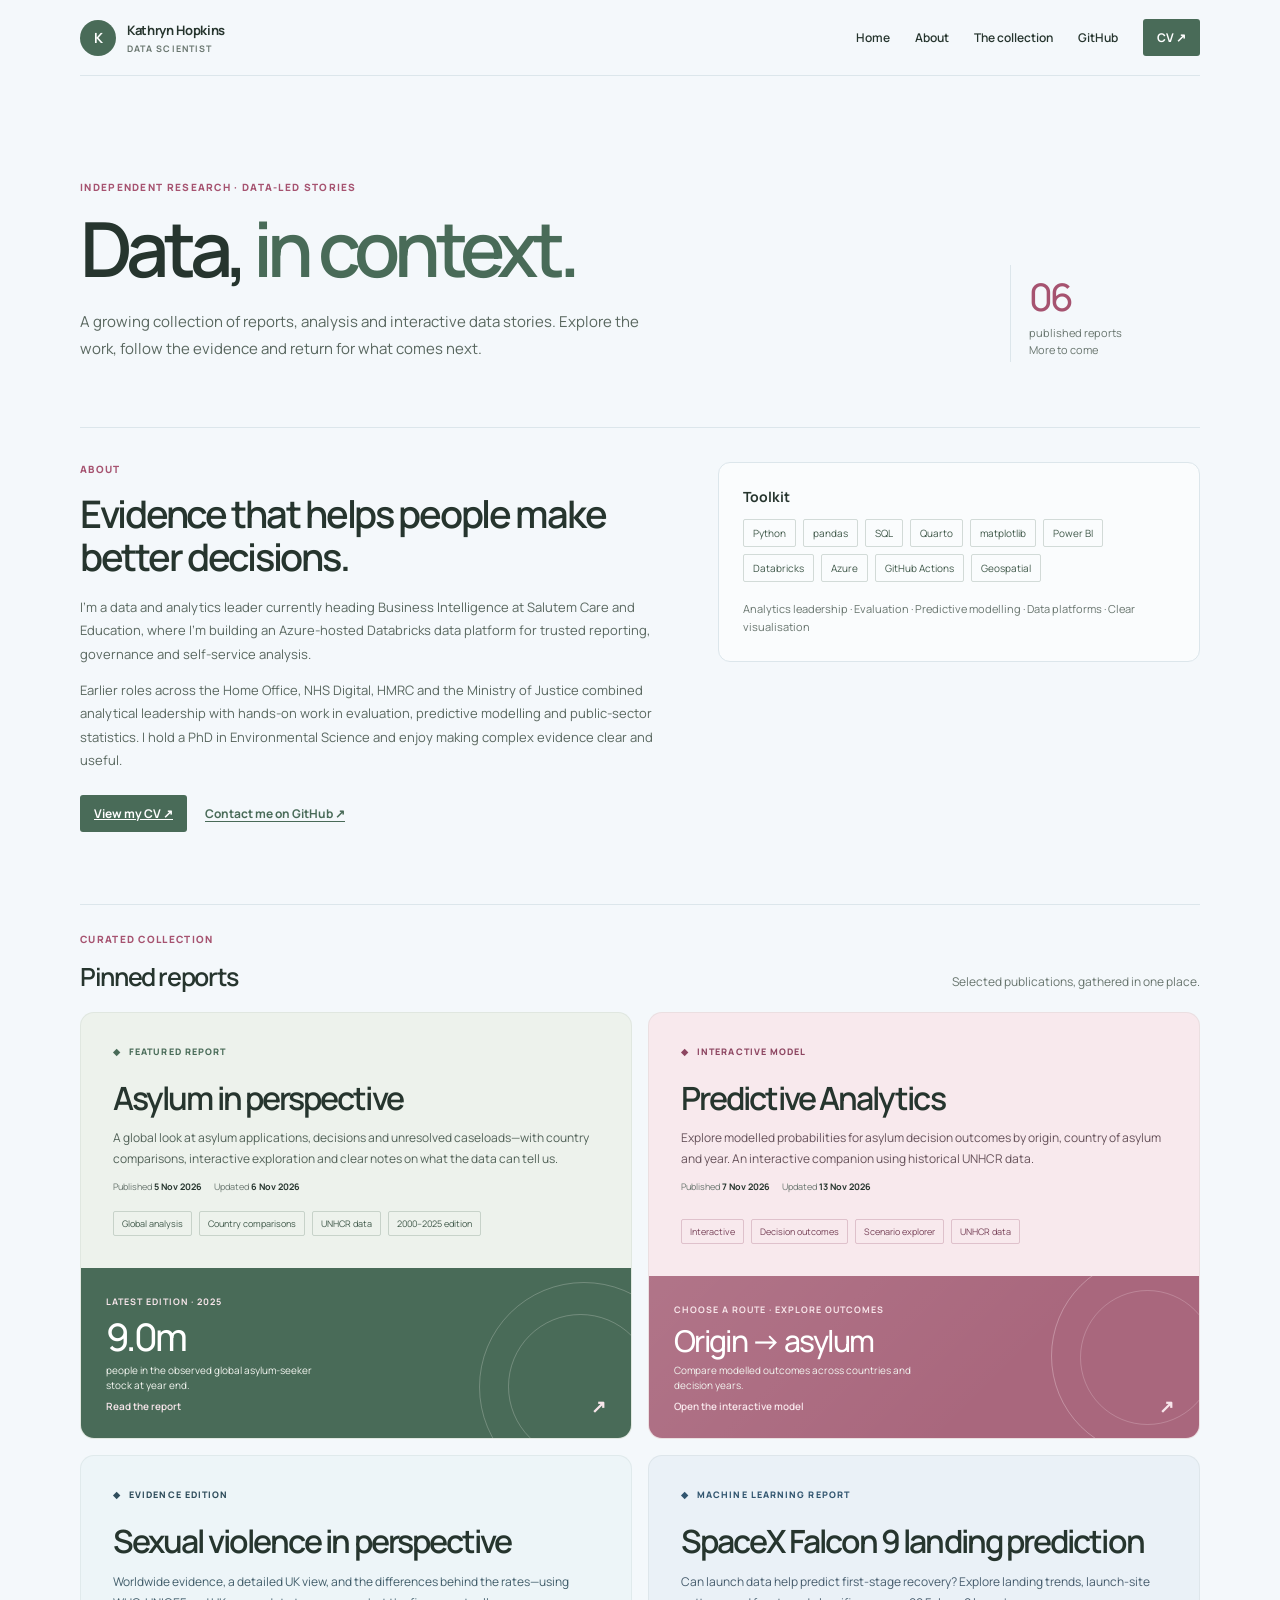
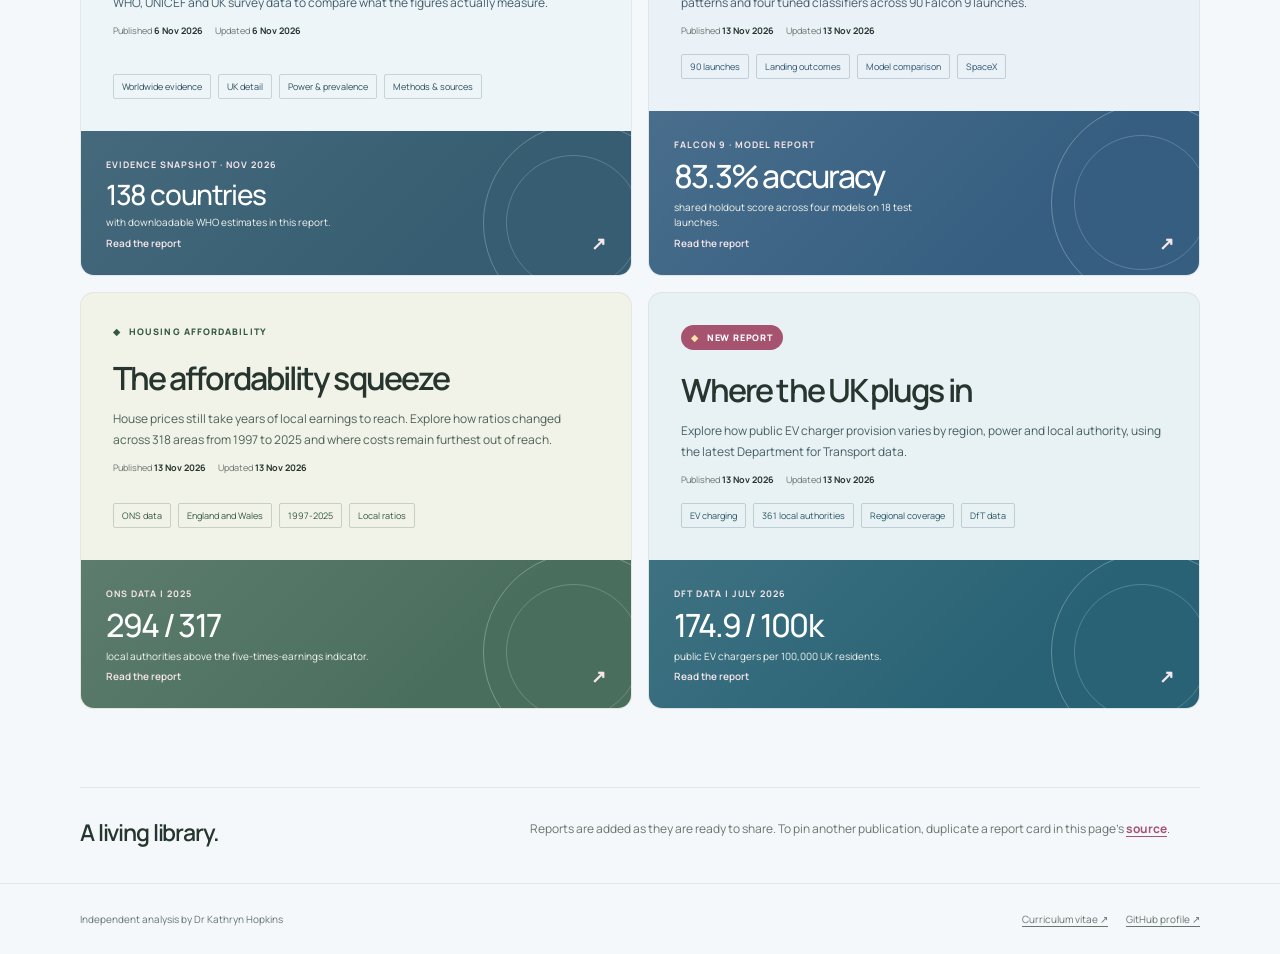
==== index.html @ 88c9c66b "Add About section and public CV page Introduce an About block with a short bio, toolkit tags and Git" ====
<!doctype html>
<html lang="en-GB">
<head>
  <meta charset="utf-8">
  <meta name="viewport" content="width=device-width, initial-scale=1">
  <meta name="theme-color" content="#f4f8fb">
  <meta name="description" content="Data science, independent research and data-led stories by Kathryn Hopkins.">
  <link rel="canonical" href="https://aloysius109.github.io/">
  <meta property="og:type" content="website">
  <meta property="og:site_name" content="Kathryn Hopkins — Data, in context">
  <meta property="og:title" content="Kathryn Hopkins — Data Scientist">
  <meta property="og:description" content="Data science, independent research and data-led stories by Kathryn Hopkins.">
  <meta property="og:url" content="https://aloysius109.github.io/">
  <meta property="og:image" content="https://aloysius109.github.io/assets/og/portfolio.png">
  <meta property="og:image:alt" content="Kathryn Hopkins — Data, in context. Data science, independent research and data-led stories.">
  <meta property="og:image:width" content="1200">
  <meta property="og:image:height" content="630">
  <meta name="twitter:card" content="summary_large_image">
  <meta name="twitter:title" content="Kathryn Hopkins — Data Scientist">
  <meta name="twitter:description" content="Data science, independent research and data-led stories by Kathryn Hopkins.">
  <meta name="twitter:image" content="https://aloysius109.github.io/assets/og/portfolio.png">
  <meta name="twitter:image:alt" content="Kathryn Hopkins — Data, in context. Data science, independent research and data-led stories.">
  <link rel="icon" type="image/svg+xml" href="https://aloysius109.github.io/favicon.svg">
  <link rel="icon" href="https://aloysius109.github.io/favicon.ico" sizes="any">
  <link rel="apple-touch-icon" href="https://aloysius109.github.io/apple-touch-icon.png">
  <title>Kathryn Hopkins — Data Scientist</title>
  <link rel="preconnect" href="https://fonts.googleapis.com">
  <link rel="preconnect" href="https://fonts.gstatic.com" crossorigin>
  <link href="https://fonts.googleapis.com/css2?family=Manrope:wght@400;500;600;700;800&display=swap" rel="stylesheet">
  <style>
    :root {
      color-scheme: light;
      --paper: #f4f8fb;
      --surface: #ffffff;
      --ink: #26352e;
      --muted: #68756e;
      --green: #496b58;
      --deep-green: #365644;
      --pink: #a65370;
      --pale-pink: #f8e9ed;
      --pale-green: #edf2ec;
      --line: #dce6eb;
      --sans: "Manrope", "Avenir Next", Avenir, "Segoe UI", sans-serif;
    }

    *, *::before, *::after { box-sizing: border-box; }
    html { scroll-behavior: smooth; }
    body { margin: 0; background: var(--paper); color: var(--ink); font-family: var(--sans); -webkit-font-smoothing: antialiased; }
    a { color: inherit; }
    a:focus-visible { outline: 3px solid var(--pink); outline-offset: 4px; }
    .shell { width: min(1120px, calc(100% - 48px)); margin-inline: auto; }

    .site-header { min-height: 76px; display: flex; align-items: center; justify-content: space-between; gap: 24px; border-bottom: 1px solid var(--line); }
    .identity { display: inline-flex; align-items: center; gap: 11px; text-decoration: none; }
    .monogram { display: grid; place-items: center; width: 36px; height: 36px; border-radius: 50%; background: var(--green); color: white; font-size: 14px; font-weight: 700; }
    .identity-name { font-size: 13px; font-weight: 700; letter-spacing: -.025em; }
    .identity-name small { display: block; margin-top: 3px; color: var(--muted); font-size: 9px; font-weight: 700; letter-spacing: .12em; text-transform: uppercase; }
    .header-nav { display: flex; align-items: center; gap: 25px; font-size: 12px; font-weight: 600; }
    .header-nav a { text-decoration: none; }
    .header-nav a:not(.nav-button):hover { color: var(--pink); }
    .nav-button { padding: 10px 14px; border-radius: 3px; background: var(--green); color: white; font-weight: 700; transition: background .2s ease; }
    .nav-button:hover { background: var(--deep-green); }

    .hero { display: grid; grid-template-columns: minmax(0, 1fr) 190px; align-items: end; gap: 50px; padding-block: clamp(68px, 9vw, 104px) 65px; }
    .eyebrow, .section-kicker { margin: 0 0 16px; color: var(--pink); font-size: 10px; font-weight: 800; letter-spacing: .13em; text-transform: uppercase; }
    h1, h2, h3, p { margin-top: 0; }
    h1 { max-width: 760px; margin-bottom: 20px; font-size: clamp(48px, 7vw, 76px); font-weight: 600; line-height: 1.02; letter-spacing: -.075em; }
    h1 em { color: var(--green); font-style: normal; }
    .hero-copy { max-width: 590px; margin: 0; color: #59675f; font-size: 15px; line-height: 1.8; }
    .collection-count { padding: 12px 0 3px 18px; border-left: 1px solid var(--line); }
    .count-number { display: block; color: var(--pink); font-size: 38px; font-weight: 500; line-height: 1; letter-spacing: -.07em; }
    .count-caption { display: block; margin-top: 9px; color: var(--muted); font-size: 11px; line-height: 1.55; }

    .library { padding-block: 27px 78px; border-top: 1px solid var(--line); }
    .library-heading { display: flex; align-items: end; justify-content: space-between; gap: 24px; margin-bottom: 20px; }
    .library-heading h2 { margin: 0; font-size: 25px; font-weight: 600; line-height: 1.2; letter-spacing: -.055em; }
    .library-heading > p { max-width: 330px; margin: 0; color: var(--muted); font-size: 12px; line-height: 1.6; }
    .report-grid { display: grid; grid-template-columns: repeat(2, minmax(0, 1fr)); gap: 16px; }
    .report-card { display: flex; min-height: 330px; flex-direction: column; overflow: hidden; border: 1px solid rgba(54, 86, 68, .07); border-radius: 14px; background: var(--pale-green); color: var(--ink); text-decoration: none; transition: transform .2s ease, box-shadow .2s ease; }
    .report-card:hover { transform: translateY(-2px); box-shadow: 0 12px 24px rgba(41, 58, 50, .09); }
    .report-main { display: flex; flex: 1; flex-direction: column; align-items: flex-start; padding: clamp(24px, 3vw, 32px); }
    .featured-label { display: inline-flex; align-items: center; gap: 8px; margin-bottom: 22px; color: var(--green); font-size: 9px; font-weight: 800; letter-spacing: .12em; text-transform: uppercase; }
    .report-title { margin: 0 0 11px; font-size: clamp(25px, 3vw, 32px); font-weight: 600; line-height: 1.15; letter-spacing: -.06em; }
    .report-description { max-width: 540px; margin-bottom: 21px; color: #526258; font-size: 12px; line-height: 1.75; }
    .report-dates { display: flex; flex-wrap: wrap; gap: 4px 12px; margin: -10px 0 17px; color: var(--muted); font-size: 9px; line-height: 1.5; }
    .report-dates time { color: var(--ink); font-weight: 700; }
    .tags { display: flex; flex-wrap: wrap; gap: 7px; margin-top: auto; }
    .tag { padding: 5px 8px; border: 1px solid rgba(54, 86, 68, .2); border-radius: 2px; color: #40594a; font-size: 9px; }
    .report-art { position: relative; display: flex; flex-direction: column; justify-content: space-between; min-height: 140px; overflow: hidden; padding: 20px 25px; background: var(--green); isolation: isolate; color: white; }
    .report-art::before, .report-art::after { position: absolute; z-index: -1; content: ""; border: 1px solid rgba(255, 248, 246, .23); border-radius: 50%; }
    .report-art::before { width: 210px; height: 210px; top: 14px; right: -58px; }
    .report-art::after { width: 145px; height: 145px; top: 46px; right: -22px; }
    .art-label { color: #f8e6eb; font-size: 9px; font-weight: 700; letter-spacing: .11em; text-transform: uppercase; }
    .art-number { margin: 7px 0 0; font-size: 38px; font-weight: 500; line-height: 1.05; letter-spacing: -.07em; }
    .art-caption { max-width: 230px; margin: 6px 0 0; color: #f3f5f0; font-size: 10px; line-height: 1.55; }
    .art-footer { display: flex; align-items: center; justify-content: space-between; gap: 12px; color: #f8e6eb; font-size: 10px; font-weight: 600; }
    .card-arrow { display: inline-block; font-size: 18px; transition: transform .2s ease; }
    .report-card:hover .card-arrow { transform: translate(3px, -3px); }

    .predictive { background: var(--pale-pink); }
    .predictive .report-art { background-color: #a9677d; background-image: linear-gradient(135deg, rgba(255, 255, 255, .09), transparent 65%); }
    .predictive .report-art::before { border-color: rgba(255, 241, 245, .3); width: 200px; height: 200px; top: -20px; right: -52px; }
    .predictive .report-art::after { border-color: rgba(255, 241, 245, .22); width: 135px; height: 135px; top: 14px; right: -16px; }
    .predictive .featured-label { color: #8d4661; }
    .predictive .report-description { color: #66525a; }
    .predictive .tag { border-color: rgba(141, 70, 97, .24); color: #774258; }
    .predictive .art-number { font-size: 30px; letter-spacing: -.055em; }
    .predictive .art-caption { max-width: 260px; }

    .sexual-violence { background: #edf5f8; }
    .sexual-violence .report-art { background: #365d71; background-image: linear-gradient(135deg, rgba(255,255,255,.08), transparent 70%); }
    .sexual-violence .report-art::before { border-color: rgba(231, 240, 245, .28); width: 200px; height: 200px; top: -8px; right: -52px; }
    .sexual-violence .report-art::after { border-color: rgba(231, 240, 245, .22); width: 135px; height: 135px; top: 24px; right: -10px; }
    .sexual-violence .featured-label { color: #2f4d5c; }
    .sexual-violence .report-description { color: #415d6a; }
    .sexual-violence .tag { border-color: rgba(47, 77, 92, .20); color: #2f4d5c; }
    .sexual-violence .art-number { font-size: 28px; letter-spacing: -.05em; }
    .sexual-violence .art-caption { max-width: 270px; }

    .spacex { background: #eaf1f7; }
    .spacex .report-art { background: #355e80; background-image: linear-gradient(135deg, rgba(255,255,255,.1), transparent 70%); }
    .spacex .report-art::before { border-color: rgba(235, 244, 250, .3); width: 200px; height: 200px; top: -8px; right: -52px; }
    .spacex .report-art::after { border-color: rgba(235, 244, 250, .22); width: 135px; height: 135px; top: 24px; right: -10px; }
    .spacex .featured-label { color: #31556f; }
    .spacex .report-description { color: #465c6d; }
    .spacex .tag { border-color: rgba(49, 85, 111, .22); color: #31556f; }
    .spacex .art-number { font-size: 32px; letter-spacing: -.055em; }
    .spacex .art-caption { max-width: 270px; }
    .affordability { background: #f1f2e8; }
    .affordability .report-art { background: #4a6e5d; background-image: linear-gradient(135deg, rgba(255,255,255,.1), transparent 70%); }
    .affordability .report-art::before { border-color: rgba(235, 244, 235, .3); width: 200px; height: 200px; top: -8px; right: -52px; }
    .affordability .report-art::after { border-color: rgba(235, 244, 235, .22); width: 135px; height: 135px; top: 24px; right: -10px; }
    .affordability .featured-label { color: #345844; }
    .affordability .report-description { color: #4c6155; }
    .affordability .tag { border-color: rgba(52, 88, 68, .22); color: #345844; }
    .affordability .art-number { font-size: 32px; letter-spacing: -.055em; }
    .affordability .art-caption { max-width: 270px; }
    .ev-chargers { background: #e8f1f3; }
    .ev-chargers .report-art { background: #286274; background-image: linear-gradient(135deg, rgba(255,255,255,.1), transparent 70%); }
    .ev-chargers .report-art::before { border-color: rgba(235, 246, 248, .3); width: 200px; height: 200px; top: -8px; right: -52px; }
    .ev-chargers .report-art::after { border-color: rgba(235, 246, 248, .22); width: 135px; height: 135px; top: 24px; right: -10px; }
    .ev-chargers .featured-label { color: #285766; }
    .ev-chargers .report-description { color: #455e63; }
    .ev-chargers .tag { border-color: rgba(40, 87, 102, .22); color: #285766; }
    .ev-chargers .art-number { font-size: 32px; letter-spacing: -.055em; }
    .ev-chargers .art-caption { max-width: 270px; }
    .featured-label.is-new { padding: 6px 10px; border-radius: 999px; background: var(--pink); color: #fff; letter-spacing: .09em; }
    .featured-label.is-new [aria-hidden="true"] { color: #ffe3a4; }
    .more { display: grid; grid-template-columns: .75fr 1.25fr; gap: 48px; align-items: start; padding-block: 30px 36px; border-top: 1px solid var(--line); }
    .more h2 { margin: 0; font-size: 23px; font-weight: 600; line-height: 1.25; letter-spacing: -.05em; }
    .more p { margin: 0; color: var(--muted); font-size: 12px; line-height: 1.8; }
    .more a { color: var(--pink); font-weight: 700; text-underline-offset: 3px; }
    .about { padding-block: 34px 72px; border-top: 1px solid var(--line); }
    .about-grid { display: grid; grid-template-columns: minmax(0, 1.1fr) minmax(280px, .9fr); gap: 48px; align-items: start; }
    .about h2 { max-width: 560px; margin-bottom: 17px; font-size: clamp(27px, 4vw, 38px); font-weight: 600; line-height: 1.15; letter-spacing: -.06em; }
    .about-copy { max-width: 650px; margin-bottom: 13px; color: #59675f; font-size: 13px; line-height: 1.8; }
    .about-contact { display: flex; flex-wrap: wrap; align-items: center; gap: 18px; margin-top: 22px; font-size: 12px; font-weight: 700; }
    .about-contact a:not(.nav-button) { color: var(--green); text-underline-offset: 3px; }
    .about-side { padding: 24px; border: 1px solid var(--line); border-radius: 12px; background: rgba(255, 255, 255, .62); }
    .about-side h3 { margin-bottom: 13px; font-size: 14px; font-weight: 700; }
    .about-side .tags { margin: 0; }
    .about-side .tag { padding: 6px 9px; font-size: 10px; }
    .about-note { margin: 18px 0 0; color: var(--muted); font-size: 11px; line-height: 1.7; }
    footer { border-top: 1px solid var(--line); }
    .footer-inner { min-height: 70px; display: flex; align-items: center; justify-content: space-between; gap: 20px; color: var(--muted); font-size: 10px; }
    .footer-inner p { margin: 0; }
    .footer-inner a { text-underline-offset: 3px; }
    .footer-links { display: flex; flex-wrap: wrap; gap: 18px; }

    @media (max-width: 760px) {
      .shell { width: min(100% - 36px, 560px); }
      .site-header { min-height: 68px; }
      .header-nav { gap: 13px; }
      .header-nav a:not(.nav-button):not(.nav-home) { display: none; }
      .hero { grid-template-columns: 1fr; gap: 25px; padding-block: 62px 47px; }
      .collection-count { width: fit-content; padding-left: 14px; }
      .count-number { font-size: 32px; }
      .library-heading { display: block; }
      .library-heading > p { margin-top: 9px; }
      .report-grid { grid-template-columns: 1fr; }
      .report-card { min-height: 300px; }
      .report-art { min-height: 150px; }
      .about-grid { grid-template-columns: 1fr; gap: 26px; }
      .more { grid-template-columns: 1fr; gap: 14px; }
      .footer-inner { align-items: flex-start; flex-direction: column; justify-content: center; padding-block: 18px; }
    }
    @media (max-width: 420px) {
      .identity-name { font-size: 12px; }
      h1 { font-size: 46px; }
      .report-main, .report-art { padding: 22px 19px; }
    }
    @media (prefers-reduced-motion: reduce) {
      *, *::before, *::after { scroll-behavior: auto !important; transition-duration: .01ms !important; }
    }
  </style>
</head>
<body>
  <header class="shell site-header">
    <a class="identity" href="./" aria-label="Reports and research home">
      <span class="monogram" aria-hidden="true">K</span>
      <span class="identity-name">Kathryn Hopkins<small>Data Scientist</small></span>
    </a>
    <nav class="header-nav" aria-label="Main navigation">
      <a class="nav-home" href="./" aria-current="page">Home</a>
      <a href="#about">About</a>
      <a href="#reports">The collection</a>
      <a href="https://github.com/aloysius109">GitHub</a>
      <a class="nav-button" href="cv/">CV <span aria-hidden="true">↗</span></a>
    </nav>
  </header>

  <main>
    <section class="shell hero" aria-labelledby="page-title">
      <div>
        <p class="eyebrow">Independent research · Data-led stories</p>
        <h1 id="page-title">Data, <em>in context.</em></h1>
        <p class="hero-copy">A growing collection of reports, analysis and interactive data stories. Explore the work, follow the evidence and return for what comes next.</p>
      </div>
      <div class="collection-count" aria-label="Six published reports">
        <span class="count-number">06</span>
        <span class="count-caption">published reports<br>More to come</span>
      </div>
    </section>

    <section class="shell about" id="about" aria-labelledby="about-title">
      <div class="about-grid">
        <div>
          <p class="section-kicker">About</p>
          <h2 id="about-title">Evidence that helps people make better decisions.</h2>
          <p class="about-copy">I’m a data and analytics leader currently heading Business Intelligence at Salutem Care and Education, where I’m building an Azure-hosted Databricks data platform for trusted reporting, governance and self-service analysis.</p>
          <p class="about-copy">Earlier roles across the Home Office, NHS Digital, HMRC and the Ministry of Justice combined analytical leadership with hands-on work in evaluation, predictive modelling and public-sector statistics. I hold a PhD in Environmental Science and enjoy making complex evidence clear and useful.</p>
          <div class="about-contact">
            <a class="nav-button" href="cv/">View my CV <span aria-hidden="true">↗</span></a>
            <a href="https://github.com/aloysius109">Contact me on GitHub ↗</a>
          </div>
        </div>
        <aside class="about-side" aria-label="Toolkit and areas of practice">
          <h3>Toolkit</h3>
          <div class="tags">
            <span class="tag">Python</span>
            <span class="tag">pandas</span>
            <span class="tag">SQL</span>
            <span class="tag">Quarto</span>
            <span class="tag">matplotlib</span>
            <span class="tag">Power BI</span>
            <span class="tag">Databricks</span>
            <span class="tag">Azure</span>
            <span class="tag">GitHub Actions</span>
            <span class="tag">Geospatial</span>
          </div>
          <p class="about-note">Analytics leadership · Evaluation · Predictive modelling · Data platforms · Clear visualisation</p>
        </aside>
      </div>
    </section>

    <section class="shell library" id="reports" aria-labelledby="reports-title">
      <div class="library-heading">
        <div>
          <p class="section-kicker">Curated collection</p>
          <h2 id="reports-title">Pinned reports</h2>
        </div>
        <p>Selected publications, gathered in one place.</p>
      </div>

      <div class="report-grid">
        <a class="report-card" data-published="2026-11-05" data-updated="2026-11-06" href="https://aloysius109.github.io/asylum-tracker/asylum/" aria-label="Read Asylum in perspective">
          <div class="report-main">
            <span class="featured-label" data-default-label="Featured report"><span aria-hidden="true">◆</span><span class="report-label-text">Featured report</span></span>
            <h3 class="report-title">Asylum in perspective</h3>
            <p class="report-description">A global look at asylum applications, decisions and unresolved caseloads—with country comparisons, interactive exploration and clear notes on what the data can tell us.</p>
            <p class="report-dates"><span>Published <time datetime="2026-11-05">5 Nov 2026</time></span><span>Updated <time datetime="2026-11-06">6 Nov 2026</time></span></p>
            <span class="tags" aria-label="Report topics">
              <span class="tag">Global analysis</span>
              <span class="tag">Country comparisons</span>
              <span class="tag">UNHCR data</span>
              <span class="tag">2000–2025 edition</span>
            </span>
          </div>
          <div class="report-art" aria-hidden="true">
            <div>
              <span class="art-label">Latest edition · 2025</span>
              <p class="art-number">9.0m</p>
              <p class="art-caption">people in the observed global asylum-seeker stock at year end.</p>
            </div>
            <div class="art-footer"><span>Read the report</span><span class="card-arrow">↗</span></div>
          </div>
        </a>

        <a class="report-card predictive" data-published="2026-11-07" data-updated="2026-11-13" href="https://aloysius109.github.io/predictive-analytics/" aria-label="Explore Predictive Analytics asylum outcomes">
          <div class="report-main">
            <span class="featured-label" data-default-label="Interactive model"><span aria-hidden="true">◆</span><span class="report-label-text">Interactive model</span></span>
            <h3 class="report-title">Predictive Analytics</h3>
            <p class="report-description">Explore modelled probabilities for asylum decision outcomes by origin, country of asylum and year. An interactive companion using historical UNHCR data.</p>
            <p class="report-dates"><span>Published <time datetime="2026-11-07">7 Nov 2026</time></span><span>Updated <time datetime="2026-11-13">13 Nov 2026</time></span></p>
            <span class="tags" aria-label="Report topics">
              <span class="tag">Interactive</span>
              <span class="tag">Decision outcomes</span>
              <span class="tag">Scenario explorer</span>
              <span class="tag">UNHCR data</span>
            </span>
          </div>
          <div class="report-art" aria-hidden="true">
            <div>
              <span class="art-label">Choose a route · Explore outcomes</span>
              <p class="art-number">Origin → asylum</p>
              <p class="art-caption">Compare modelled outcomes across countries and decision years.</p>
            </div>
            <div class="art-footer"><span>Open the interactive model</span><span class="card-arrow">↗</span></div>
          </div>
        </a>

        <a class="report-card sexual-violence" data-published="2026-11-06" data-updated="2026-11-06" href="https://aloysius109.github.io/sexual-violence-report/" aria-label="Read Sexual violence in perspective">
          <div class="report-main">
            <span class="featured-label" data-default-label="Evidence edition"><span aria-hidden="true">◆</span><span class="report-label-text">Evidence edition</span></span>
            <h3 class="report-title">Sexual violence in perspective</h3>
            <p class="report-description">Worldwide evidence, a detailed UK view, and the differences behind the rates—using WHO, UNICEF and UK survey data to compare what the figures actually measure.</p>
            <p class="report-dates"><span>Published <time datetime="2026-11-06">6 Nov 2026</time></span><span>Updated <time datetime="2026-11-06">6 Nov 2026</time></span></p>
            <span class="tags" aria-label="Report topics">
              <span class="tag">Worldwide evidence</span>
              <span class="tag">UK detail</span>
              <span class="tag">Power &amp; prevalence</span>
              <span class="tag">Methods &amp; sources</span>
            </span>
          </div>
          <div class="report-art" aria-hidden="true">
            <div>
              <span class="art-label">Evidence snapshot · Nov 2026</span>
              <p class="art-number">138 countries</p>
              <p class="art-caption">with downloadable WHO estimates in this report.</p>
            </div>
            <div class="art-footer"><span>Read the report</span><span class="card-arrow">↗</span></div>
          </div>
        </a>
        <a class="report-card spacex" data-published="2026-11-13" data-updated="2026-11-13" href="https://aloysius109.github.io/data-science-projects/spacex/" aria-label="Read the SpaceX Falcon 9 landing prediction report">
          <div class="report-main">
            <span class="featured-label" data-default-label="Machine learning report"><span aria-hidden="true">◆</span><span class="report-label-text">Machine learning report</span></span>
            <h3 class="report-title">SpaceX Falcon 9 landing prediction</h3>
            <p class="report-description">Can launch data help predict first-stage recovery? Explore landing trends, launch-site patterns and four tuned classifiers across 90 Falcon 9 launches.</p>
            <p class="report-dates"><span>Published <time datetime="2026-11-13">13 Nov 2026</time></span><span>Updated <time datetime="2026-11-13">13 Nov 2026</time></span></p>
            <span class="tags" aria-label="Report topics">
              <span class="tag">90 launches</span>
              <span class="tag">Landing outcomes</span>
              <span class="tag">Model comparison</span>
              <span class="tag">SpaceX</span>
            </span>
          </div>
          <div class="report-art" aria-hidden="true">
            <div>
              <span class="art-label">Falcon 9 · Model report</span>
              <p class="art-number">83.3% accuracy</p>
              <p class="art-caption">shared holdout score across four models on 18 test launches.</p>
            </div>
            <div class="art-footer"><span>Read the report</span><span class="card-arrow">↗</span></div>
          </div>
        </a>
        <a class="report-card affordability" data-published="2026-11-13" data-updated="2026-11-13" href="https://aloysius109.github.io/housing-affordability-report/" aria-label="Read The affordability squeeze report">
          <div class="report-main">
            <span class="featured-label" data-default-label="Housing affordability"><span aria-hidden="true">&#9670;</span><span class="report-label-text">Housing affordability</span></span>
            <h3 class="report-title">The affordability squeeze</h3>
            <p class="report-description">House prices still take years of local earnings to reach. Explore how ratios changed across 318 areas from 1997 to 2025 and where costs remain furthest out of reach.</p>
            <p class="report-dates"><span>Published <time datetime="2026-11-13">13 Nov 2026</time></span><span>Updated <time datetime="2026-11-13">13 Nov 2026</time></span></p>
            <span class="tags" aria-label="Report topics">
              <span class="tag">ONS data</span>
              <span class="tag">England and Wales</span>
              <span class="tag">1997-2025</span>
              <span class="tag">Local ratios</span>
            </span>
          </div>
          <div class="report-art" aria-hidden="true">
            <div>
              <span class="art-label">ONS data | 2025</span>
              <p class="art-number">294 / 317</p>
              <p class="art-caption">local authorities above the five-times-earnings indicator.</p>
            </div>
            <div class="art-footer"><span>Read the report</span><span class="card-arrow">&#8599;</span></div>
          </div>
        </a>
        <a class="report-card ev-chargers" data-published="2026-11-13" data-updated="2026-11-13" href="https://aloysius109.github.io/ev-charger-report/" aria-label="Read Where the UK plugs in, the public EV charger report">
          <div class="report-main">
            <span class="featured-label" data-default-label="EV charging report"><span aria-hidden="true">&#9670;</span><span class="report-label-text">EV charging report</span></span>
            <h3 class="report-title">Where the UK plugs in</h3>
            <p class="report-description">Explore how public EV charger provision varies by region, power and local authority, using the latest Department for Transport data.</p>
            <p class="report-dates"><span>Published <time datetime="2026-11-13">13 Nov 2026</time></span><span>Updated <time datetime="2026-11-13">13 Nov 2026</time></span></p>
            <span class="tags" aria-label="Report topics">
              <span class="tag">EV charging</span>
              <span class="tag">361 local authorities</span>
              <span class="tag">Regional coverage</span>
              <span class="tag">DfT data</span>
            </span>
          </div>
          <div class="report-art" aria-hidden="true">
            <div>
              <span class="art-label">DfT data | July 2026</span>
              <p class="art-number">174.9 / 100k</p>
              <p class="art-caption">public EV chargers per 100,000 UK residents.</p>
            </div>
            <div class="art-footer"><span>Read the report</span><span class="card-arrow">&#8599;</span></div>
          </div>
        </a>
      </div>
    </section>

    <aside class="shell more" aria-labelledby="more-title">
      <h2 id="more-title">A living library.</h2>
      <p>Reports are added as they are ready to share. To pin another publication, duplicate a report card in this page’s <a href="https://github.com/aloysius109/aloysius109.github.io/blob/main/index.html">source</a>.</p>
    </aside>
  </main>

  <footer>
    <div class="shell footer-inner">
      <p>Independent analysis by Dr Kathryn Hopkins</p>
      <div class="footer-links">
        <a href="cv/">Curriculum vitae ↗</a>
        <a href="https://github.com/aloysius109">GitHub profile ↗</a>
      </div>
    </div>
  </footer>
  <!-- Add ISO publication/update dates and a default card label; the latest report is promoted automatically. -->
  <script>
    (() => {
      const cards = Array.from(document.querySelectorAll(".report-card[data-published]"));
      const count = document.querySelector(".collection-count");
      const countNumber = count && count.querySelector(".count-number");
      const numberWords = ["Zero", "One", "Two", "Three", "Four", "Five", "Six", "Seven", "Eight", "Nine", "Ten"];
      if (countNumber) countNumber.textContent = String(cards.length).padStart(2, "0");
      if (count) count.setAttribute("aria-label", `${numberWords[cards.length] || cards.length} published report${cards.length === 1 ? "" : "s"}`);
      if (!cards.length) return;

      const newest = cards.reduce((current, card) => {
        const newerPublication = card.dataset.published > current.dataset.published;
        const samePublication = card.dataset.published === current.dataset.published;
        const updatedAtLeastAsNew = card.dataset.updated >= current.dataset.updated;
        return newerPublication || (samePublication && updatedAtLeastAsNew) ? card : current;
      });

      cards.forEach((card) => {
        const badge = card.querySelector(".featured-label");
        const label = badge && badge.querySelector(".report-label-text");
        if (!badge || !label) return;
        const isNewest = card === newest;
        label.textContent = isNewest ? "New report" : badge.dataset.defaultLabel;
        badge.classList.toggle("is-new", isNewest);
      });
    })();
  </script>
</body>
</html>
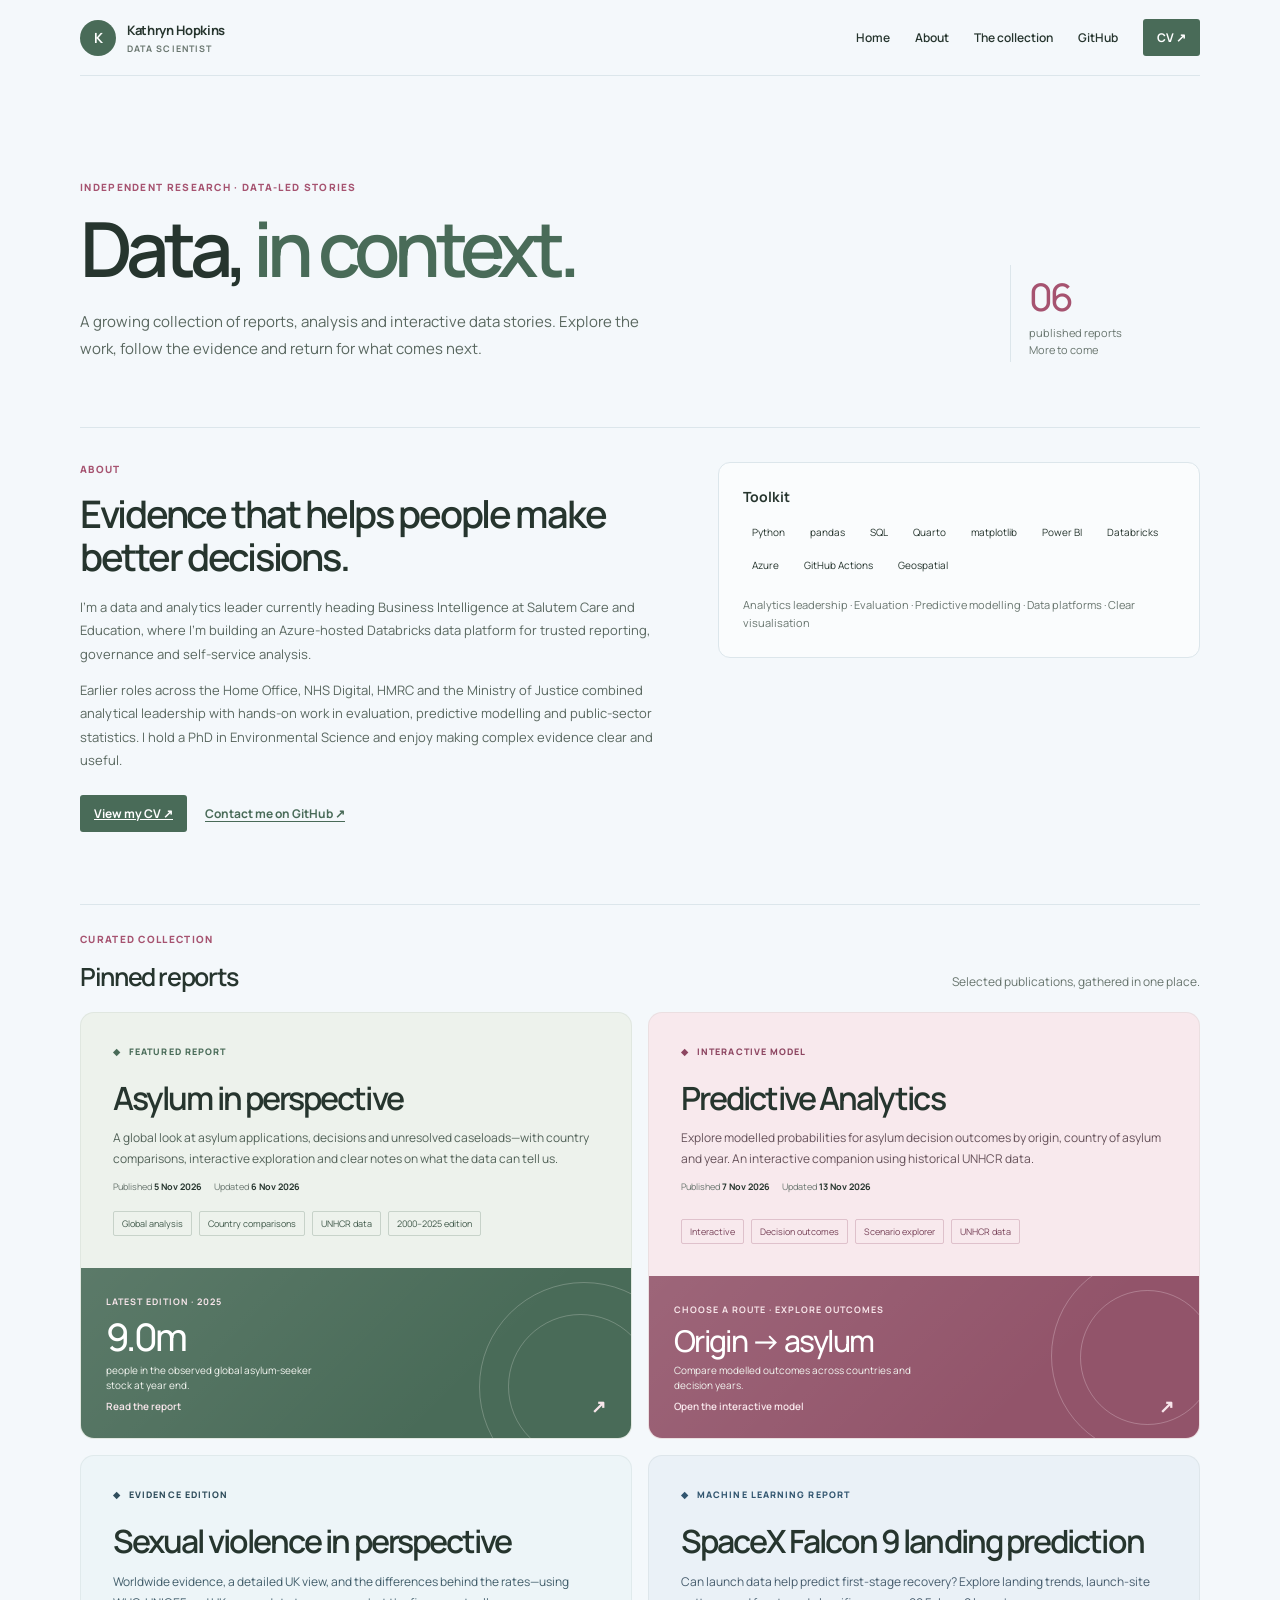
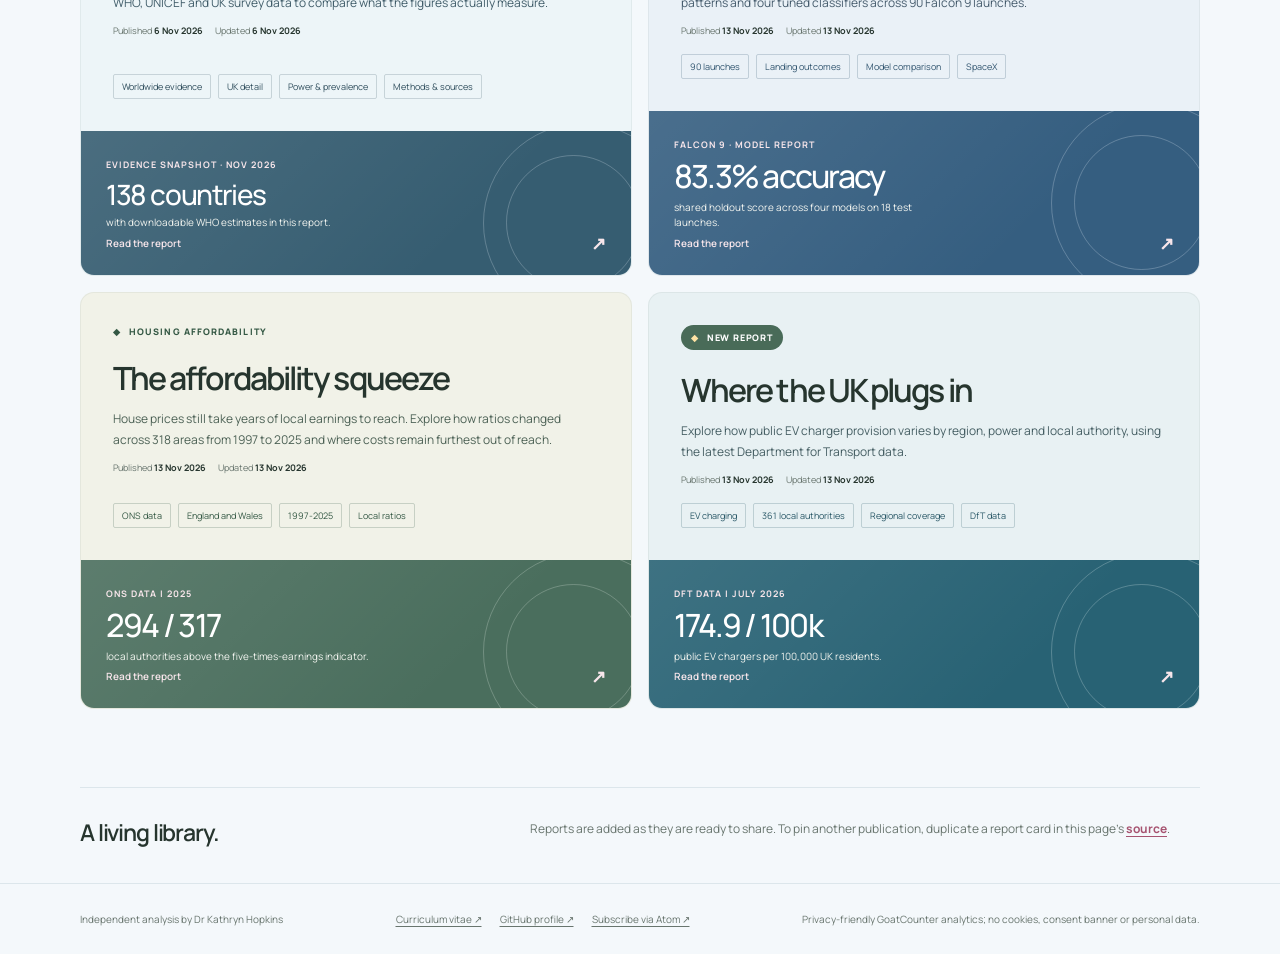
==== commit a020ba84: "Add analytics, Atom feed, structured data and dark mode Generate the feed, sitemap, and JSON-LD from" ====
--- a/index.html
+++ b/index.html
@@ -3,7 +3,8 @@
 <head>
   <meta charset="utf-8">
   <meta name="viewport" content="width=device-width, initial-scale=1">
-  <meta name="theme-color" content="#f4f8fb">
+  <meta name="theme-color" media="(prefers-color-scheme: light)" content="#f4f8fb">
+  <meta name="theme-color" media="(prefers-color-scheme: dark)" content="#11181c">
   <meta name="description" content="Data science, independent research and data-led stories by Kathryn Hopkins.">
   <link rel="canonical" href="https://aloysius109.github.io/">
   <meta property="og:type" content="website">
@@ -20,6 +21,7 @@
   <meta name="twitter:description" content="Data science, independent research and data-led stories by Kathryn Hopkins.">
   <meta name="twitter:image" content="https://aloysius109.github.io/assets/og/portfolio.png">
   <meta name="twitter:image:alt" content="Kathryn Hopkins — Data, in context. Data science, independent research and data-led stories.">
+  <link rel="alternate" type="application/atom+xml" title="Kathryn Hopkins — Data, in context" href="https://aloysius109.github.io/feed.xml">
   <link rel="icon" type="image/svg+xml" href="https://aloysius109.github.io/favicon.svg">
   <link rel="icon" href="https://aloysius109.github.io/favicon.ico" sizes="any">
   <link rel="apple-touch-icon" href="https://aloysius109.github.io/apple-touch-icon.png">
@@ -29,7 +31,7 @@
   <link href="https://fonts.googleapis.com/css2?family=Manrope:wght@400;500;600;700;800&display=swap" rel="stylesheet">
   <style>
     :root {
-      color-scheme: light;
+      color-scheme: light dark;
       --paper: #f4f8fb;
       --surface: #ffffff;
       --ink: #26352e;
@@ -40,7 +42,59 @@
       --pale-pink: #f8e9ed;
       --pale-green: #edf2ec;
       --line: #dce6eb;
+      --white: #ffffff;
+      --body-copy: #59675f;
+      --card-copy-default: #526258;
+      --tag-ink: #40594a;
+      --tag-border-default: rgba(54, 86, 68, .2);
+      --card-border: rgba(54, 86, 68, .07);
+      --card-shadow: rgba(41, 58, 50, .09);
+      --art-default: #496b58;
+      --art-label: #f8e6eb;
+      --art-copy: #f3f5f0;
+      --art-ring: rgba(255, 248, 246, .23);
+      --art-glow: rgba(255, 255, 255, .1);
+      --panel-bg: rgba(255, 255, 255, .62);
+      --highlight: #ffe3a4;
+      --button-bg: #496b58;
+      --button-hover: #365644;
+      --button-text: #ffffff;
       --sans: "Manrope", "Avenir Next", Avenir, "Segoe UI", sans-serif;
+      --predictive-bg: #f8e9ed;
+      --predictive-art: #92546a;
+      --predictive-accent: #8d4661;
+      --predictive-copy: #66525a;
+      --predictive-tag: #774258;
+      --predictive-tag-border: rgba(141, 70, 97, .24);
+      --predictive-ring: rgba(255, 241, 245, .26);
+      --sexual-violence-bg: #edf5f8;
+      --sexual-violence-art: #365d71;
+      --sexual-violence-accent: #2f4d5c;
+      --sexual-violence-copy: #415d6a;
+      --sexual-violence-tag: #2f4d5c;
+      --sexual-violence-tag-border: rgba(47, 77, 92, .2);
+      --sexual-violence-ring: rgba(231, 240, 245, .25);
+      --spacex-bg: #eaf1f7;
+      --spacex-art: #355e80;
+      --spacex-accent: #31556f;
+      --spacex-copy: #465c6d;
+      --spacex-tag: #31556f;
+      --spacex-tag-border: rgba(49, 85, 111, .22);
+      --spacex-ring: rgba(235, 244, 250, .25);
+      --affordability-bg: #f1f2e8;
+      --affordability-art: #4a6e5d;
+      --affordability-accent: #345844;
+      --affordability-copy: #4c6155;
+      --affordability-tag: #345844;
+      --affordability-tag-border: rgba(52, 88, 68, .22);
+      --affordability-ring: rgba(235, 244, 235, .25);
+      --ev-chargers-bg: #e8f1f3;
+      --ev-chargers-art: #286274;
+      --ev-chargers-accent: #285766;
+      --ev-chargers-copy: #455e63;
+      --ev-chargers-tag: #285766;
+      --ev-chargers-tag-border: rgba(40, 87, 102, .22);
+      --ev-chargers-ring: rgba(235, 246, 248, .25);
     }
 
     *, *::before, *::after { box-sizing: border-box; }
@@ -52,21 +106,21 @@
 
     .site-header { min-height: 76px; display: flex; align-items: center; justify-content: space-between; gap: 24px; border-bottom: 1px solid var(--line); }
     .identity { display: inline-flex; align-items: center; gap: 11px; text-decoration: none; }
-    .monogram { display: grid; place-items: center; width: 36px; height: 36px; border-radius: 50%; background: var(--green); color: white; font-size: 14px; font-weight: 700; }
+    .monogram { display: grid; place-items: center; width: 36px; height: 36px; border-radius: 50%; background: var(--button-bg); color: var(--button-text); font-size: 14px; font-weight: 700; }
     .identity-name { font-size: 13px; font-weight: 700; letter-spacing: -.025em; }
     .identity-name small { display: block; margin-top: 3px; color: var(--muted); font-size: 9px; font-weight: 700; letter-spacing: .12em; text-transform: uppercase; }
     .header-nav { display: flex; align-items: center; gap: 25px; font-size: 12px; font-weight: 600; }
     .header-nav a { text-decoration: none; }
     .header-nav a:not(.nav-button):hover { color: var(--pink); }
-    .nav-button { padding: 10px 14px; border-radius: 3px; background: var(--green); color: white; font-weight: 700; transition: background .2s ease; }
-    .nav-button:hover { background: var(--deep-green); }
+    .nav-button { padding: 10px 14px; border-radius: 3px; background: var(--button-bg); color: var(--button-text); font-weight: 700; transition: background .2s ease; }
+    .nav-button:hover { background: var(--button-hover); }
 
     .hero { display: grid; grid-template-columns: minmax(0, 1fr) 190px; align-items: end; gap: 50px; padding-block: clamp(68px, 9vw, 104px) 65px; }
     .eyebrow, .section-kicker { margin: 0 0 16px; color: var(--pink); font-size: 10px; font-weight: 800; letter-spacing: .13em; text-transform: uppercase; }
     h1, h2, h3, p { margin-top: 0; }
     h1 { max-width: 760px; margin-bottom: 20px; font-size: clamp(48px, 7vw, 76px); font-weight: 600; line-height: 1.02; letter-spacing: -.075em; }
     h1 em { color: var(--green); font-style: normal; }
-    .hero-copy { max-width: 590px; margin: 0; color: #59675f; font-size: 15px; line-height: 1.8; }
+    .hero-copy { max-width: 590px; margin: 0; color: var(--body-copy); font-size: 15px; line-height: 1.8; }
     .collection-count { padding: 12px 0 3px 18px; border-left: 1px solid var(--line); }
     .count-number { display: block; color: var(--pink); font-size: 38px; font-weight: 500; line-height: 1; letter-spacing: -.07em; }
     .count-caption { display: block; margin-top: 9px; color: var(--muted); font-size: 11px; line-height: 1.55; }
@@ -76,76 +130,56 @@
     .library-heading h2 { margin: 0; font-size: 25px; font-weight: 600; line-height: 1.2; letter-spacing: -.055em; }
     .library-heading > p { max-width: 330px; margin: 0; color: var(--muted); font-size: 12px; line-height: 1.6; }
     .report-grid { display: grid; grid-template-columns: repeat(2, minmax(0, 1fr)); gap: 16px; }
-    .report-card { display: flex; min-height: 330px; flex-direction: column; overflow: hidden; border: 1px solid rgba(54, 86, 68, .07); border-radius: 14px; background: var(--pale-green); color: var(--ink); text-decoration: none; transition: transform .2s ease, box-shadow .2s ease; }
-    .report-card:hover { transform: translateY(-2px); box-shadow: 0 12px 24px rgba(41, 58, 50, .09); }
+    .report-card { --card-bg: var(--pale-green); --card-art: var(--art-default); --card-accent: var(--green); --card-copy: var(--card-copy-default); --card-tag: var(--tag-ink); --card-tag-border: var(--tag-border-default); --card-ring: var(--art-ring); display: flex; min-height: 330px; flex-direction: column; overflow: hidden; border: 1px solid var(--card-border); border-radius: 14px; background: var(--card-bg); color: var(--ink); text-decoration: none; transition: transform .2s ease, box-shadow .2s ease; }
+    .report-card:hover { transform: translateY(-2px); box-shadow: 0 12px 24px var(--card-shadow); }
     .report-main { display: flex; flex: 1; flex-direction: column; align-items: flex-start; padding: clamp(24px, 3vw, 32px); }
-    .featured-label { display: inline-flex; align-items: center; gap: 8px; margin-bottom: 22px; color: var(--green); font-size: 9px; font-weight: 800; letter-spacing: .12em; text-transform: uppercase; }
+    .featured-label { display: inline-flex; align-items: center; gap: 8px; margin-bottom: 22px; color: var(--card-accent); font-size: 9px; font-weight: 800; letter-spacing: .12em; text-transform: uppercase; }
     .report-title { margin: 0 0 11px; font-size: clamp(25px, 3vw, 32px); font-weight: 600; line-height: 1.15; letter-spacing: -.06em; }
-    .report-description { max-width: 540px; margin-bottom: 21px; color: #526258; font-size: 12px; line-height: 1.75; }
+    .report-description { max-width: 540px; margin-bottom: 21px; color: var(--card-copy); font-size: 12px; line-height: 1.75; }
     .report-dates { display: flex; flex-wrap: wrap; gap: 4px 12px; margin: -10px 0 17px; color: var(--muted); font-size: 9px; line-height: 1.5; }
     .report-dates time { color: var(--ink); font-weight: 700; }
     .tags { display: flex; flex-wrap: wrap; gap: 7px; margin-top: auto; }
-    .tag { padding: 5px 8px; border: 1px solid rgba(54, 86, 68, .2); border-radius: 2px; color: #40594a; font-size: 9px; }
-    .report-art { position: relative; display: flex; flex-direction: column; justify-content: space-between; min-height: 140px; overflow: hidden; padding: 20px 25px; background: var(--green); isolation: isolate; color: white; }
-    .report-art::before, .report-art::after { position: absolute; z-index: -1; content: ""; border: 1px solid rgba(255, 248, 246, .23); border-radius: 50%; }
+    .tag { padding: 5px 8px; border: 1px solid var(--card-tag-border); border-radius: 2px; color: var(--card-tag); font-size: 9px; }
+    .report-art { position: relative; display: flex; flex-direction: column; justify-content: space-between; min-height: 140px; overflow: hidden; padding: 20px 25px; background-color: var(--card-art); background-image: linear-gradient(135deg, var(--art-glow), transparent 70%); isolation: isolate; color: var(--white); }
+    .report-art::before, .report-art::after { position: absolute; z-index: -1; content: ""; border: 1px solid var(--card-ring); border-radius: 50%; }
     .report-art::before { width: 210px; height: 210px; top: 14px; right: -58px; }
     .report-art::after { width: 145px; height: 145px; top: 46px; right: -22px; }
-    .art-label { color: #f8e6eb; font-size: 9px; font-weight: 700; letter-spacing: .11em; text-transform: uppercase; }
+    .art-label { color: var(--art-label); font-size: 9px; font-weight: 700; letter-spacing: .11em; text-transform: uppercase; }
     .art-number { margin: 7px 0 0; font-size: 38px; font-weight: 500; line-height: 1.05; letter-spacing: -.07em; }
-    .art-caption { max-width: 230px; margin: 6px 0 0; color: #f3f5f0; font-size: 10px; line-height: 1.55; }
-    .art-footer { display: flex; align-items: center; justify-content: space-between; gap: 12px; color: #f8e6eb; font-size: 10px; font-weight: 600; }
+    .art-caption { max-width: 230px; margin: 6px 0 0; color: var(--art-copy); font-size: 10px; line-height: 1.55; }
+    .art-footer { display: flex; align-items: center; justify-content: space-between; gap: 12px; color: var(--art-label); font-size: 10px; font-weight: 600; }
     .card-arrow { display: inline-block; font-size: 18px; transition: transform .2s ease; }
     .report-card:hover .card-arrow { transform: translate(3px, -3px); }
 
-    .predictive { background: var(--pale-pink); }
-    .predictive .report-art { background-color: #a9677d; background-image: linear-gradient(135deg, rgba(255, 255, 255, .09), transparent 65%); }
-    .predictive .report-art::before { border-color: rgba(255, 241, 245, .3); width: 200px; height: 200px; top: -20px; right: -52px; }
-    .predictive .report-art::after { border-color: rgba(255, 241, 245, .22); width: 135px; height: 135px; top: 14px; right: -16px; }
-    .predictive .featured-label { color: #8d4661; }
-    .predictive .report-description { color: #66525a; }
-    .predictive .tag { border-color: rgba(141, 70, 97, .24); color: #774258; }
+    .predictive { --card-bg: var(--predictive-bg); --card-art: var(--predictive-art); --card-accent: var(--predictive-accent); --card-copy: var(--predictive-copy); --card-tag: var(--predictive-tag); --card-tag-border: var(--predictive-tag-border); --card-ring: var(--predictive-ring); }
+    .predictive .report-art::before { width: 200px; height: 200px; top: -20px; right: -52px; }
+    .predictive .report-art::after { width: 135px; height: 135px; top: 14px; right: -16px; }
     .predictive .art-number { font-size: 30px; letter-spacing: -.055em; }
     .predictive .art-caption { max-width: 260px; }
 
-    .sexual-violence { background: #edf5f8; }
-    .sexual-violence .report-art { background: #365d71; background-image: linear-gradient(135deg, rgba(255,255,255,.08), transparent 70%); }
-    .sexual-violence .report-art::before { border-color: rgba(231, 240, 245, .28); width: 200px; height: 200px; top: -8px; right: -52px; }
-    .sexual-violence .report-art::after { border-color: rgba(231, 240, 245, .22); width: 135px; height: 135px; top: 24px; right: -10px; }
-    .sexual-violence .featured-label { color: #2f4d5c; }
-    .sexual-violence .report-description { color: #415d6a; }
-    .sexual-violence .tag { border-color: rgba(47, 77, 92, .20); color: #2f4d5c; }
+    .sexual-violence { --card-bg: var(--sexual-violence-bg); --card-art: var(--sexual-violence-art); --card-accent: var(--sexual-violence-accent); --card-copy: var(--sexual-violence-copy); --card-tag: var(--sexual-violence-tag); --card-tag-border: var(--sexual-violence-tag-border); --card-ring: var(--sexual-violence-ring); }
+    .sexual-violence .report-art::before { width: 200px; height: 200px; top: -8px; right: -52px; }
+    .sexual-violence .report-art::after { width: 135px; height: 135px; top: 24px; right: -10px; }
     .sexual-violence .art-number { font-size: 28px; letter-spacing: -.05em; }
     .sexual-violence .art-caption { max-width: 270px; }
 
-    .spacex { background: #eaf1f7; }
-    .spacex .report-art { background: #355e80; background-image: linear-gradient(135deg, rgba(255,255,255,.1), transparent 70%); }
-    .spacex .report-art::before { border-color: rgba(235, 244, 250, .3); width: 200px; height: 200px; top: -8px; right: -52px; }
-    .spacex .report-art::after { border-color: rgba(235, 244, 250, .22); width: 135px; height: 135px; top: 24px; right: -10px; }
-    .spacex .featured-label { color: #31556f; }
-    .spacex .report-description { color: #465c6d; }
-    .spacex .tag { border-color: rgba(49, 85, 111, .22); color: #31556f; }
+    .spacex { --card-bg: var(--spacex-bg); --card-art: var(--spacex-art); --card-accent: var(--spacex-accent); --card-copy: var(--spacex-copy); --card-tag: var(--spacex-tag); --card-tag-border: var(--spacex-tag-border); --card-ring: var(--spacex-ring); }
+    .spacex .report-art::before { width: 200px; height: 200px; top: -8px; right: -52px; }
+    .spacex .report-art::after { width: 135px; height: 135px; top: 24px; right: -10px; }
     .spacex .art-number { font-size: 32px; letter-spacing: -.055em; }
     .spacex .art-caption { max-width: 270px; }
-    .affordability { background: #f1f2e8; }
-    .affordability .report-art { background: #4a6e5d; background-image: linear-gradient(135deg, rgba(255,255,255,.1), transparent 70%); }
-    .affordability .report-art::before { border-color: rgba(235, 244, 235, .3); width: 200px; height: 200px; top: -8px; right: -52px; }
-    .affordability .report-art::after { border-color: rgba(235, 244, 235, .22); width: 135px; height: 135px; top: 24px; right: -10px; }
-    .affordability .featured-label { color: #345844; }
-    .affordability .report-description { color: #4c6155; }
-    .affordability .tag { border-color: rgba(52, 88, 68, .22); color: #345844; }
+    .affordability { --card-bg: var(--affordability-bg); --card-art: var(--affordability-art); --card-accent: var(--affordability-accent); --card-copy: var(--affordability-copy); --card-tag: var(--affordability-tag); --card-tag-border: var(--affordability-tag-border); --card-ring: var(--affordability-ring); }
+    .affordability .report-art::before { width: 200px; height: 200px; top: -8px; right: -52px; }
+    .affordability .report-art::after { width: 135px; height: 135px; top: 24px; right: -10px; }
     .affordability .art-number { font-size: 32px; letter-spacing: -.055em; }
     .affordability .art-caption { max-width: 270px; }
-    .ev-chargers { background: #e8f1f3; }
-    .ev-chargers .report-art { background: #286274; background-image: linear-gradient(135deg, rgba(255,255,255,.1), transparent 70%); }
-    .ev-chargers .report-art::before { border-color: rgba(235, 246, 248, .3); width: 200px; height: 200px; top: -8px; right: -52px; }
-    .ev-chargers .report-art::after { border-color: rgba(235, 246, 248, .22); width: 135px; height: 135px; top: 24px; right: -10px; }
-    .ev-chargers .featured-label { color: #285766; }
-    .ev-chargers .report-description { color: #455e63; }
-    .ev-chargers .tag { border-color: rgba(40, 87, 102, .22); color: #285766; }
+    .ev-chargers { --card-bg: var(--ev-chargers-bg); --card-art: var(--ev-chargers-art); --card-accent: var(--ev-chargers-accent); --card-copy: var(--ev-chargers-copy); --card-tag: var(--ev-chargers-tag); --card-tag-border: var(--ev-chargers-tag-border); --card-ring: var(--ev-chargers-ring); }
+    .ev-chargers .report-art::before { width: 200px; height: 200px; top: -8px; right: -52px; }
+    .ev-chargers .report-art::after { width: 135px; height: 135px; top: 24px; right: -10px; }
     .ev-chargers .art-number { font-size: 32px; letter-spacing: -.055em; }
     .ev-chargers .art-caption { max-width: 270px; }
-    .featured-label.is-new { padding: 6px 10px; border-radius: 999px; background: var(--pink); color: #fff; letter-spacing: .09em; }
-    .featured-label.is-new [aria-hidden="true"] { color: #ffe3a4; }
+    .featured-label.is-new { padding: 6px 10px; border-radius: 999px; background: var(--button-bg); color: var(--button-text); letter-spacing: .09em; }
+    .featured-label.is-new [aria-hidden="true"] { color: var(--highlight); }
     .more { display: grid; grid-template-columns: .75fr 1.25fr; gap: 48px; align-items: start; padding-block: 30px 36px; border-top: 1px solid var(--line); }
     .more h2 { margin: 0; font-size: 23px; font-weight: 600; line-height: 1.25; letter-spacing: -.05em; }
     .more p { margin: 0; color: var(--muted); font-size: 12px; line-height: 1.8; }
@@ -153,10 +187,10 @@
     .about { padding-block: 34px 72px; border-top: 1px solid var(--line); }
     .about-grid { display: grid; grid-template-columns: minmax(0, 1.1fr) minmax(280px, .9fr); gap: 48px; align-items: start; }
     .about h2 { max-width: 560px; margin-bottom: 17px; font-size: clamp(27px, 4vw, 38px); font-weight: 600; line-height: 1.15; letter-spacing: -.06em; }
-    .about-copy { max-width: 650px; margin-bottom: 13px; color: #59675f; font-size: 13px; line-height: 1.8; }
+    .about-copy { max-width: 650px; margin-bottom: 13px; color: var(--body-copy); font-size: 13px; line-height: 1.8; }
     .about-contact { display: flex; flex-wrap: wrap; align-items: center; gap: 18px; margin-top: 22px; font-size: 12px; font-weight: 700; }
     .about-contact a:not(.nav-button) { color: var(--green); text-underline-offset: 3px; }
-    .about-side { padding: 24px; border: 1px solid var(--line); border-radius: 12px; background: rgba(255, 255, 255, .62); }
+    .about-side { padding: 24px; border: 1px solid var(--line); border-radius: 12px; background: var(--panel-bg); }
     .about-side h3 { margin-bottom: 13px; font-size: 14px; font-weight: 700; }
     .about-side .tags { margin: 0; }
     .about-side .tag { padding: 6px 9px; font-size: 10px; }
@@ -192,7 +226,162 @@
     @media (prefers-reduced-motion: reduce) {
       *, *::before, *::after { scroll-behavior: auto !important; transition-duration: .01ms !important; }
     }
+    @media (prefers-color-scheme: dark) {
+      :root {
+        --paper: #11181c;
+        --surface: #1a2529;
+        --ink: #e8eef0;
+        --muted: #b5c3c2;
+        --green: #9ec7aa;
+        --deep-green: #b2d8be;
+        --pink: #e5a0b7;
+        --pale-pink: #32232b;
+        --pale-green: #202d28;
+        --line: #38474b;
+        --white: #ffffff;
+        --body-copy: #c4cfcc;
+        --card-copy-default: #c1ccc8;
+        --tag-ink: #c9d8d1;
+        --tag-border-default: rgba(201, 216, 209, .28);
+        --card-border: rgba(220, 236, 226, .12);
+        --card-shadow: rgba(0, 0, 0, .35);
+        --art-default: #365644;
+        --art-label: #f1dce4;
+        --art-copy: #f2f4f0;
+        --art-ring: rgba(231, 240, 235, .24);
+        --art-glow: rgba(255, 255, 255, .08);
+        --panel-bg: rgba(26, 37, 41, .85);
+        --highlight: #ffe3a4;
+        --button-bg: #365644;
+        --button-hover: #496b58;
+        --button-text: #ffffff;
+        --sans: "Manrope", "Avenir Next", Avenir, "Segoe UI", sans-serif;
+        --predictive-bg: #30202a;
+        --predictive-art: #744257;
+        --predictive-accent: #f0b4c6;
+        --predictive-copy: #e1c4ce;
+        --predictive-tag: #f0b4c6;
+        --predictive-tag-border: rgba(240, 180, 198, .28);
+        --predictive-ring: rgba(255, 228, 237, .25);
+        --sexual-violence-bg: #1d2c32;
+        --sexual-violence-art: #31586b;
+        --sexual-violence-accent: #a9cede;
+        --sexual-violence-copy: #c4d5dc;
+        --sexual-violence-tag: #a9cede;
+        --sexual-violence-tag-border: rgba(169, 206, 222, .3);
+        --sexual-violence-ring: rgba(231, 240, 245, .24);
+        --spacex-bg: #1d2a35;
+        --spacex-art: #315574;
+        --spacex-accent: #a8c9e2;
+        --spacex-copy: #c0d0dc;
+        --spacex-tag: #a8c9e2;
+        --spacex-tag-border: rgba(168, 201, 226, .3);
+        --spacex-ring: rgba(235, 244, 250, .24);
+        --affordability-bg: #2b3023;
+        --affordability-art: #405e4b;
+        --affordability-accent: #bdd8bb;
+        --affordability-copy: #ccd8c9;
+        --affordability-tag: #bdd8bb;
+        --affordability-tag-border: rgba(189, 216, 187, .3);
+        --affordability-ring: rgba(235, 244, 235, .24);
+        --ev-chargers-bg: #1b2c31;
+        --ev-chargers-art: #22596a;
+        --ev-chargers-accent: #aad7df;
+        --ev-chargers-copy: #c3d6d9;
+        --ev-chargers-tag: #aad7df;
+        --ev-chargers-tag-border: rgba(170, 215, 223, .3);
+        --ev-chargers-ring: rgba(235, 246, 248, .24);
+      }
+    }
   </style>
+  <!-- json-ld:start -->
+  <script type="application/ld+json">
+    {
+      "@context": "https://schema.org",
+      "@graph": [
+        {
+          "@context": "https://schema.org",
+          "@type": "Person",
+          "@id": "https://aloysius109.github.io/#person",
+          "name": "Kathryn Hopkins",
+          "jobTitle": "Data Scientist",
+          "url": "https://aloysius109.github.io/",
+          "sameAs": [
+            "https://github.com/aloysius109"
+          ]
+        },
+        {
+          "@type": "ItemList",
+          "@id": "https://aloysius109.github.io/#reports",
+          "name": "Selected reports by Kathryn Hopkins",
+          "numberOfItems": 6,
+          "itemListElement": [
+            {
+              "@type": "ListItem",
+              "position": 1,
+              "item": {
+                "@type": "CreativeWork",
+                "name": "Asylum in perspective",
+                "description": "A global look at asylum applications, decisions and unresolved caseloads—with country comparisons, interactive exploration and clear notes on what the data can tell us.",
+                "url": "https://aloysius109.github.io/asylum-tracker/asylum/"
+              }
+            },
+            {
+              "@type": "ListItem",
+              "position": 2,
+              "item": {
+                "@type": "CreativeWork",
+                "name": "Predictive Analytics",
+                "description": "Explore modelled probabilities for asylum decision outcomes by origin, country of asylum and year. An interactive companion using historical UNHCR data.",
+                "url": "https://aloysius109.github.io/predictive-analytics/"
+              }
+            },
+            {
+              "@type": "ListItem",
+              "position": 3,
+              "item": {
+                "@type": "CreativeWork",
+                "name": "Sexual violence in perspective",
+                "description": "Worldwide evidence, a detailed UK view, and the differences behind the rates—using WHO, UNICEF and UK survey data to compare what the figures actually measure.",
+                "url": "https://aloysius109.github.io/sexual-violence-report/"
+              }
+            },
+            {
+              "@type": "ListItem",
+              "position": 4,
+              "item": {
+                "@type": "CreativeWork",
+                "name": "SpaceX Falcon 9 landing prediction",
+                "description": "Can launch data help predict first-stage recovery? Explore landing trends, launch-site patterns and four tuned classifiers across 90 Falcon 9 launches.",
+                "url": "https://aloysius109.github.io/data-science-projects/spacex/"
+              }
+            },
+            {
+              "@type": "ListItem",
+              "position": 5,
+              "item": {
+                "@type": "CreativeWork",
+                "name": "The affordability squeeze",
+                "description": "House prices still take years of local earnings to reach. Explore how ratios changed across 318 areas from 1997 to 2025 and where costs remain furthest out of reach.",
+                "url": "https://aloysius109.github.io/housing-affordability-report/"
+              }
+            },
+            {
+              "@type": "ListItem",
+              "position": 6,
+              "item": {
+                "@type": "CreativeWork",
+                "name": "Where the UK plugs in",
+                "description": "Explore how public EV charger provision varies by region, power and local authority, using the latest Department for Transport data.",
+                "url": "https://aloysius109.github.io/ev-charger-report/"
+              }
+            }
+          ]
+        }
+      ]
+    }
+  </script>
+  <!-- json-ld:end -->
 </head>
 <body>
   <header class="shell site-header">
@@ -412,7 +601,9 @@
       <div class="footer-links">
         <a href="cv/">Curriculum vitae ↗</a>
         <a href="https://github.com/aloysius109">GitHub profile ↗</a>
+        <a href="feed.xml">Subscribe via Atom ↗</a>
       </div>
+      <p>Privacy-friendly GoatCounter analytics; no cookies, consent banner or personal data.</p>
     </div>
   </footer>
   <!-- Add ISO publication/update dates and a default card label; the latest report is promoted automatically. -->
@@ -443,5 +634,7 @@
       });
     })();
   </script>
+  <script data-goatcounter="https://aloysius109.goatcounter.com/count"
+          async src="//gc.zgo.at/count.js"></script>
 </body>
 </html>
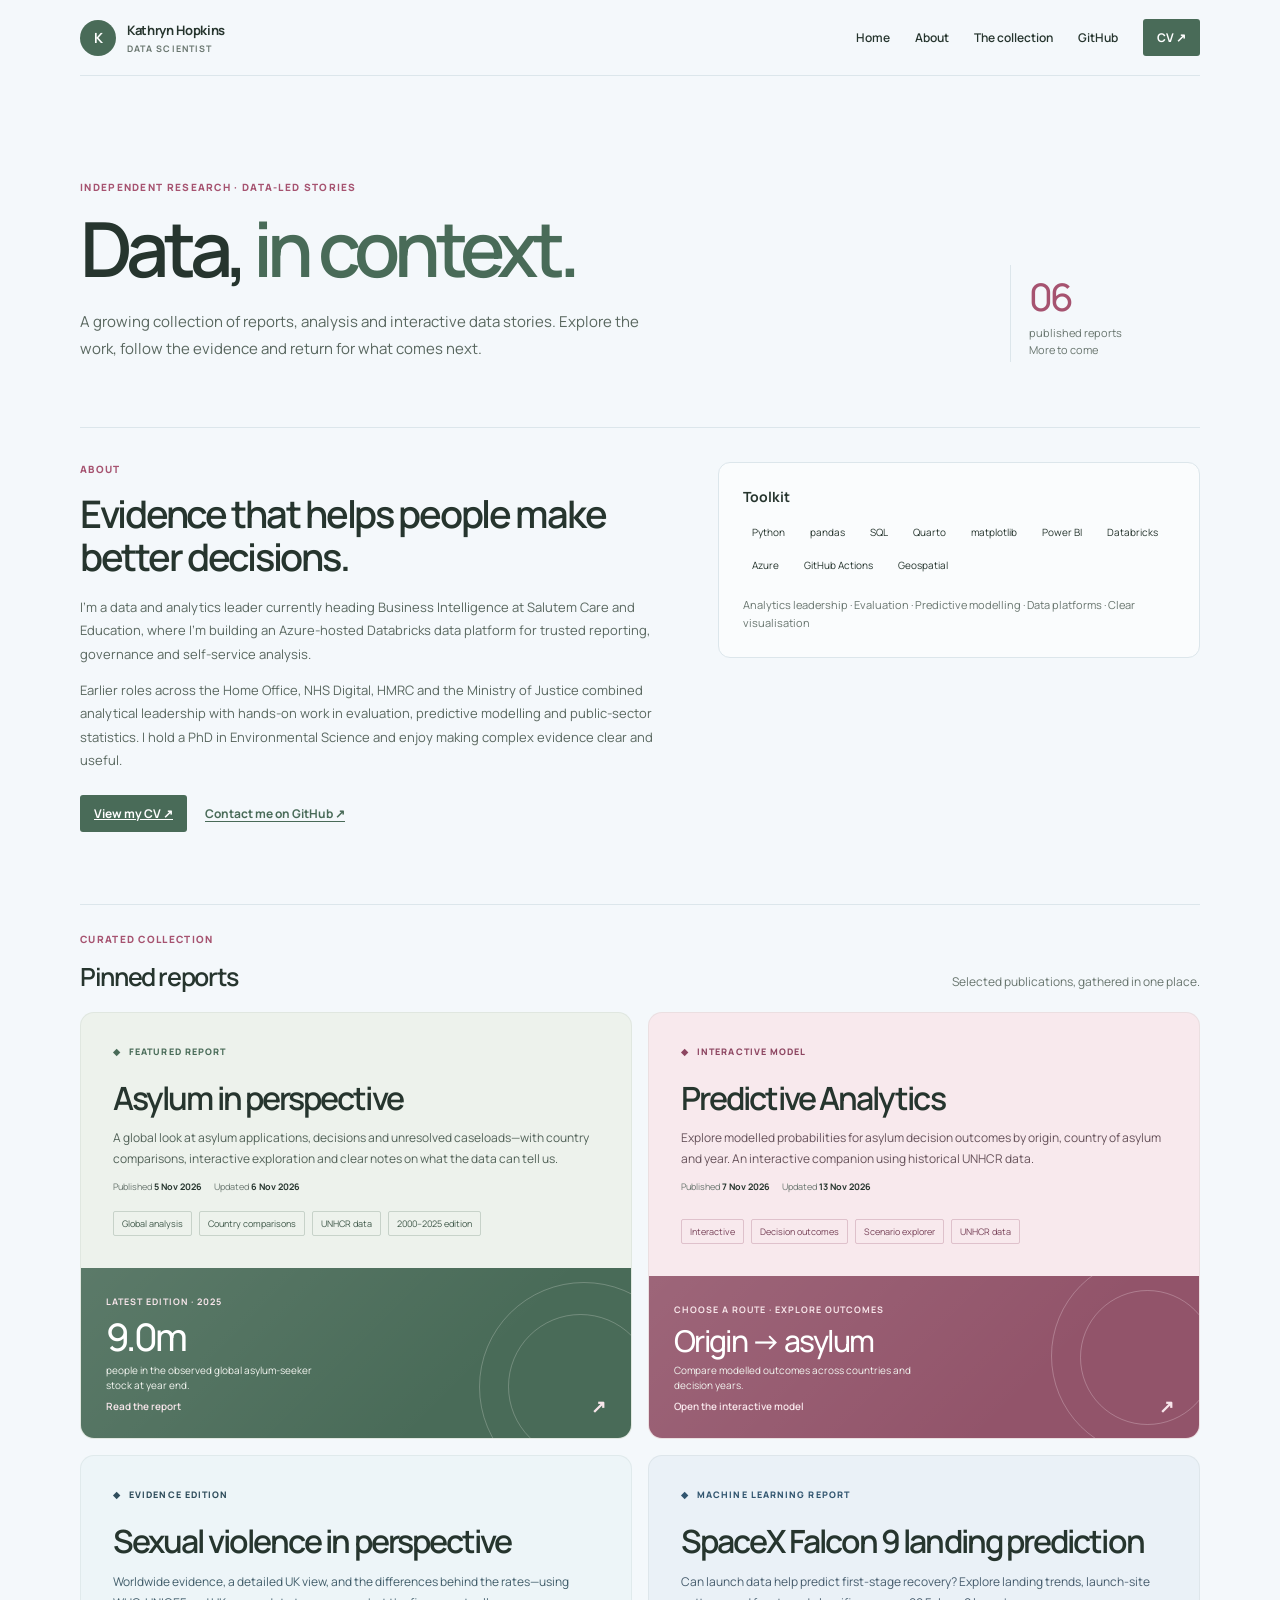
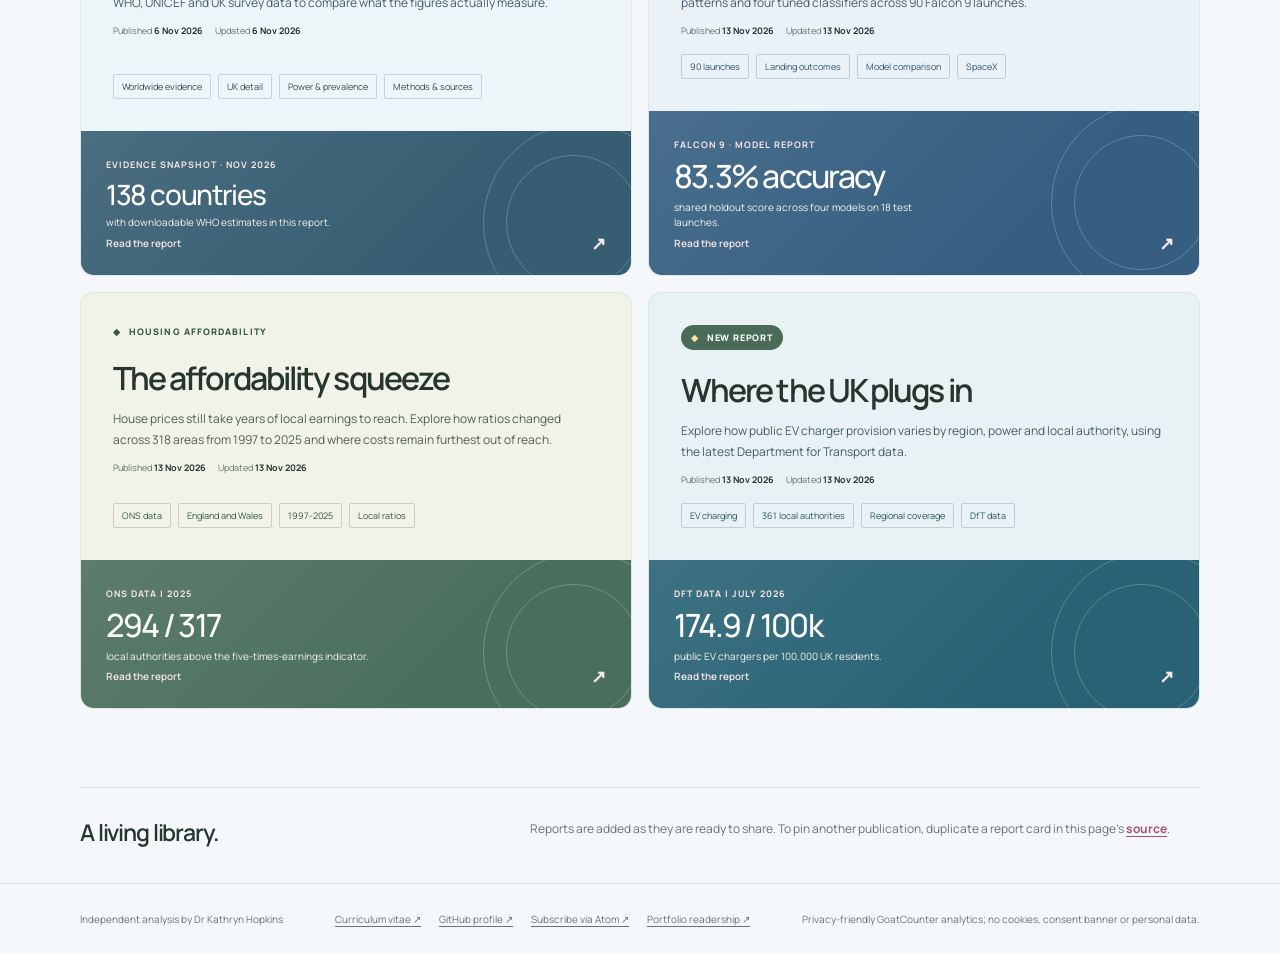
==== commit cc51969a: "Uncomment portfolio readership link in footer" ====
--- a/index.html
+++ b/index.html
@@ -602,6 +602,8 @@
         <a href="cv/">Curriculum vitae ↗</a>
         <a href="https://github.com/aloysius109">GitHub profile ↗</a>
         <a href="feed.xml">Subscribe via Atom ↗</a>
+        <!-- Uncomment only after enabling public access in GoatCounter: Settings > Main > Dashboard viewable by. -->
+       <a href="https://aloysius109.goatcounter.com/">Portfolio readership ↗</a>
       </div>
       <p>Privacy-friendly GoatCounter analytics; no cookies, consent banner or personal data.</p>
     </div>
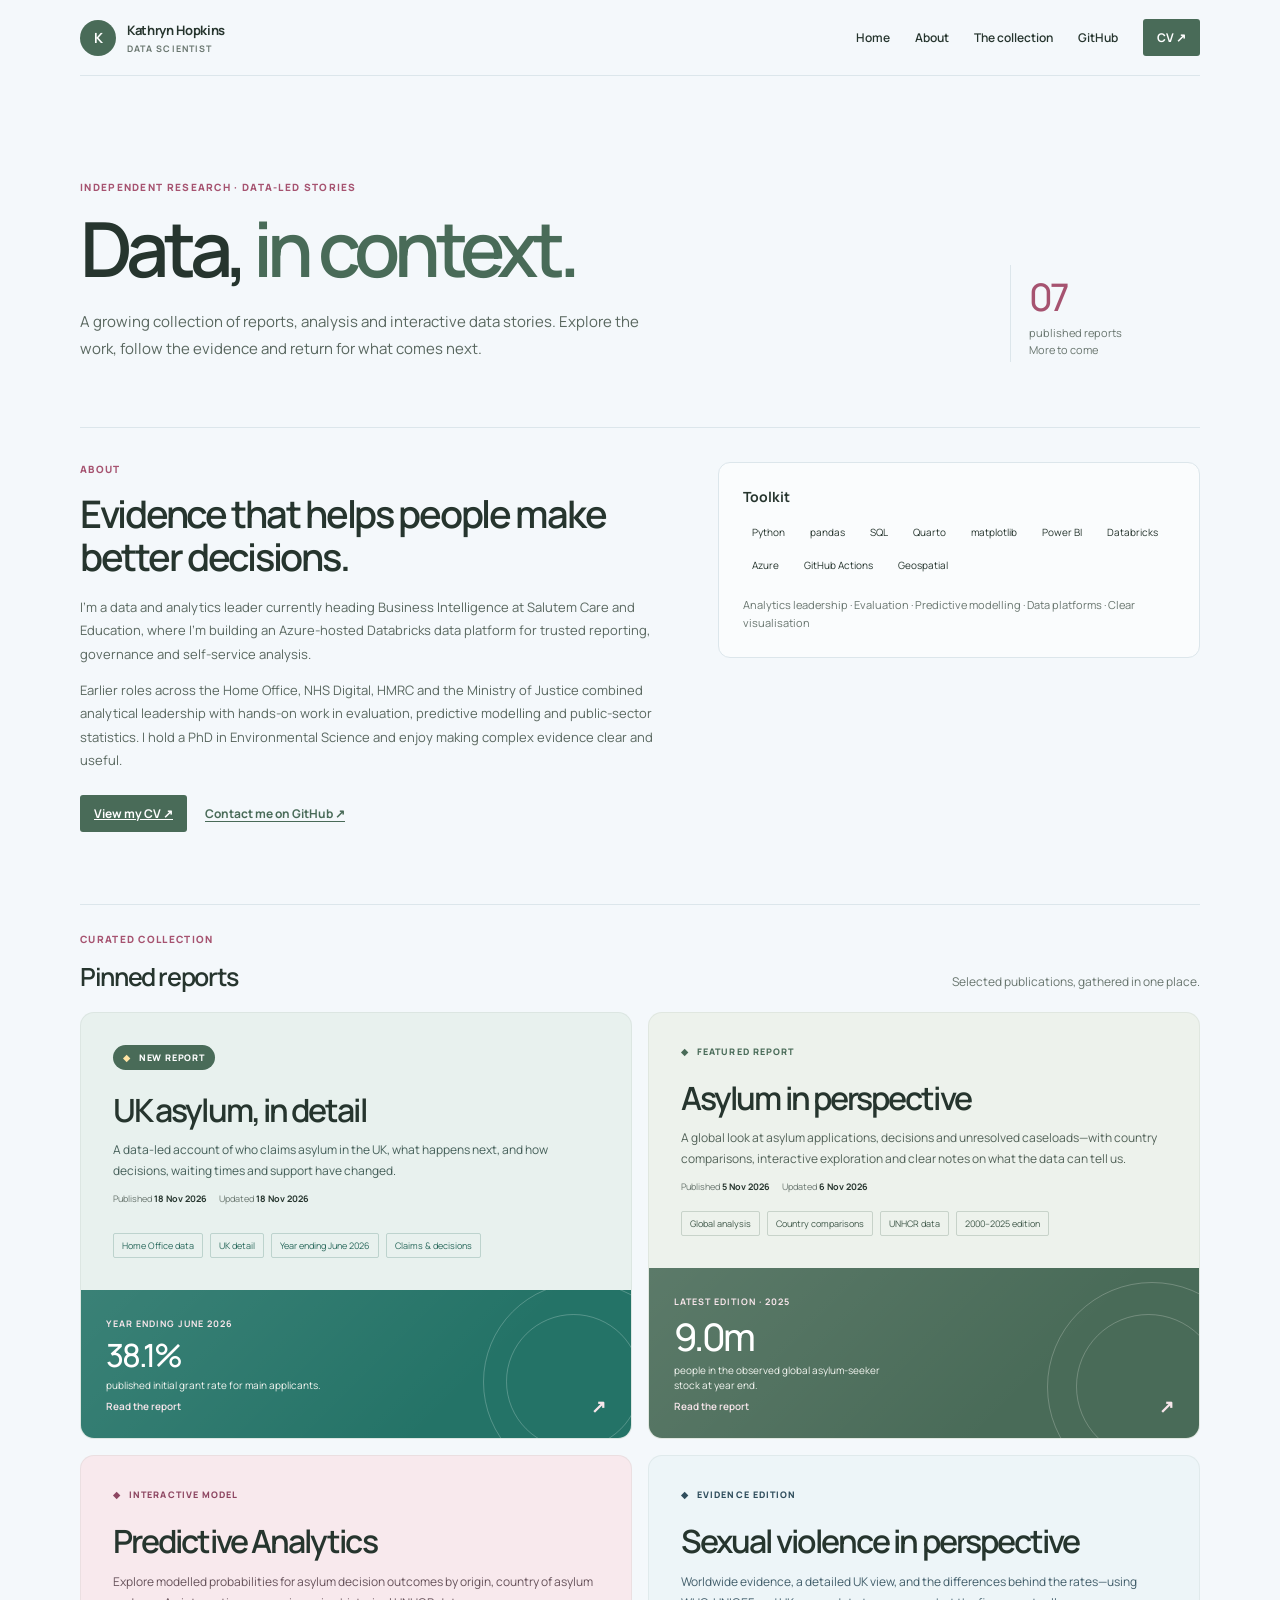
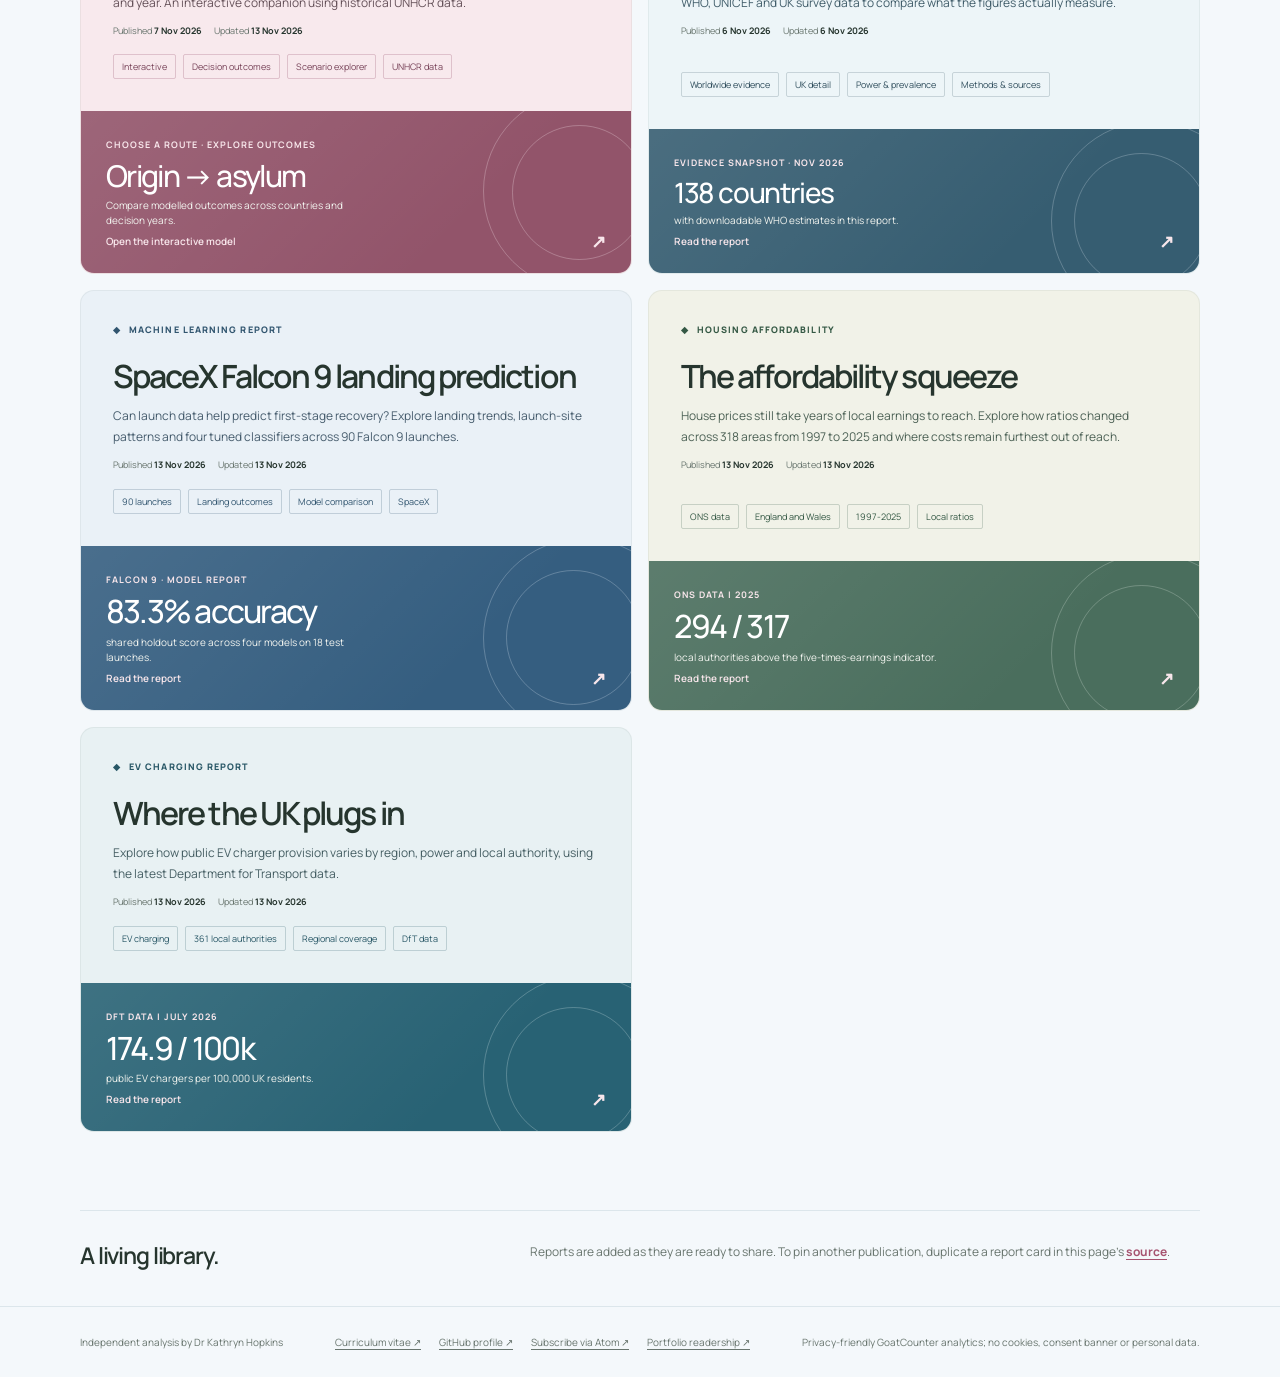
==== commit 7a4af9e4: "Add UK asylum report to portfolio Co-authored-by: Junie <junie@jetbrains.com>" ====
--- a/index.html
+++ b/index.html
@@ -95,6 +95,13 @@
       --ev-chargers-tag: #285766;
       --ev-chargers-tag-border: rgba(40, 87, 102, .22);
       --ev-chargers-ring: rgba(235, 246, 248, .25);
+      --uk-asylum-bg: #e8f1ee;
+      --uk-asylum-art: #247367;
+      --uk-asylum-accent: #28685b;
+      --uk-asylum-copy: #455f59;
+      --uk-asylum-tag: #28685b;
+      --uk-asylum-tag-border: rgba(40, 104, 91, .22);
+      --uk-asylum-ring: rgba(235, 246, 241, .25);
     }
 
     *, *::before, *::after { box-sizing: border-box; }
@@ -178,6 +185,11 @@
     .ev-chargers .report-art::after { width: 135px; height: 135px; top: 24px; right: -10px; }
     .ev-chargers .art-number { font-size: 32px; letter-spacing: -.055em; }
     .ev-chargers .art-caption { max-width: 270px; }
+    .uk-asylum { --card-bg: var(--uk-asylum-bg); --card-art: var(--uk-asylum-art); --card-accent: var(--uk-asylum-accent); --card-copy: var(--uk-asylum-copy); --card-tag: var(--uk-asylum-tag); --card-tag-border: var(--uk-asylum-tag-border); --card-ring: var(--uk-asylum-ring); }
+    .uk-asylum .report-art::before { width: 200px; height: 200px; top: -8px; right: -52px; }
+    .uk-asylum .report-art::after { width: 135px; height: 135px; top: 24px; right: -10px; }
+    .uk-asylum .art-number { font-size: 32px; letter-spacing: -.055em; }
+    .uk-asylum .art-caption { max-width: 270px; }
     .featured-label.is-new { padding: 6px 10px; border-radius: 999px; background: var(--button-bg); color: var(--button-text); letter-spacing: .09em; }
     .featured-label.is-new [aria-hidden="true"] { color: var(--highlight); }
     .more { display: grid; grid-template-columns: .75fr 1.25fr; gap: 48px; align-items: start; padding-block: 30px 36px; border-top: 1px solid var(--line); }
@@ -291,6 +303,13 @@
         --ev-chargers-tag: #aad7df;
         --ev-chargers-tag-border: rgba(170, 215, 223, .3);
         --ev-chargers-ring: rgba(235, 246, 248, .24);
+        --uk-asylum-bg: #1d302d;
+        --uk-asylum-art: #205e55;
+        --uk-asylum-accent: #a9d8cb;
+        --uk-asylum-copy: #c3d9d2;
+        --uk-asylum-tag: #a9d8cb;
+        --uk-asylum-tag-border: rgba(169, 216, 203, .3);
+        --uk-asylum-ring: rgba(235, 246, 241, .24);
       }
     }
   </style>
@@ -314,11 +333,21 @@
           "@type": "ItemList",
           "@id": "https://aloysius109.github.io/#reports",
           "name": "Selected reports by Kathryn Hopkins",
-          "numberOfItems": 6,
+          "numberOfItems": 7,
           "itemListElement": [
             {
               "@type": "ListItem",
               "position": 1,
+              "item": {
+                "@type": "CreativeWork",
+                "name": "UK asylum, in detail",
+                "description": "A data-led account of who claims asylum in the UK, what happens next, and how decisions, waiting times and support have changed.",
+                "url": "https://aloysius109.github.io/uk-asylum/"
+              }
+            },
+            {
+              "@type": "ListItem",
+              "position": 2,
               "item": {
                 "@type": "CreativeWork",
                 "name": "Asylum in perspective",
@@ -328,7 +357,7 @@
             },
             {
               "@type": "ListItem",
-              "position": 2,
+              "position": 3,
               "item": {
                 "@type": "CreativeWork",
                 "name": "Predictive Analytics",
@@ -338,7 +367,7 @@
             },
             {
               "@type": "ListItem",
-              "position": 3,
+              "position": 4,
               "item": {
                 "@type": "CreativeWork",
                 "name": "Sexual violence in perspective",
@@ -348,7 +377,7 @@
             },
             {
               "@type": "ListItem",
-              "position": 4,
+              "position": 5,
               "item": {
                 "@type": "CreativeWork",
                 "name": "SpaceX Falcon 9 landing prediction",
@@ -358,7 +387,7 @@
             },
             {
               "@type": "ListItem",
-              "position": 5,
+              "position": 6,
               "item": {
                 "@type": "CreativeWork",
                 "name": "The affordability squeeze",
@@ -368,7 +397,7 @@
             },
             {
               "@type": "ListItem",
-              "position": 6,
+              "position": 7,
               "item": {
                 "@type": "CreativeWork",
                 "name": "Where the UK plugs in",
@@ -405,8 +434,8 @@
         <h1 id="page-title">Data, <em>in context.</em></h1>
         <p class="hero-copy">A growing collection of reports, analysis and interactive data stories. Explore the work, follow the evidence and return for what comes next.</p>
       </div>
-      <div class="collection-count" aria-label="Six published reports">
-        <span class="count-number">06</span>
+      <div class="collection-count" aria-label="Seven published reports">
+        <span class="count-number">07</span>
         <span class="count-caption">published reports<br>More to come</span>
       </div>
     </section>
@@ -452,6 +481,28 @@
       </div>
 
       <div class="report-grid">
+        <a class="report-card uk-asylum" data-published="2026-11-18" data-updated="2026-11-18" href="https://aloysius109.github.io/uk-asylum/" aria-label="Read UK asylum, in detail">
+          <div class="report-main">
+            <span class="featured-label" data-default-label="UK asylum report"><span aria-hidden="true">◆</span><span class="report-label-text">UK asylum report</span></span>
+            <h3 class="report-title">UK asylum, in detail</h3>
+            <p class="report-description">A data-led account of who claims asylum in the UK, what happens next, and how decisions, waiting times and support have changed.</p>
+            <p class="report-dates"><span>Published <time datetime="2026-11-18">18 Nov 2026</time></span><span>Updated <time datetime="2026-11-18">18 Nov 2026</time></span></p>
+            <span class="tags" aria-label="Report topics">
+              <span class="tag">Home Office data</span>
+              <span class="tag">UK detail</span>
+              <span class="tag">Year ending June 2026</span>
+              <span class="tag">Claims &amp; decisions</span>
+            </span>
+          </div>
+          <div class="report-art" aria-hidden="true">
+            <div>
+              <span class="art-label">Year ending June 2026</span>
+              <p class="art-number">38.1%</p>
+              <p class="art-caption">published initial grant rate for main applicants.</p>
+            </div>
+            <div class="art-footer"><span>Read the report</span><span class="card-arrow">↗</span></div>
+          </div>
+        </a>
         <a class="report-card" data-published="2026-11-05" data-updated="2026-11-06" href="https://aloysius109.github.io/asylum-tracker/asylum/" aria-label="Read Asylum in perspective">
           <div class="report-main">
             <span class="featured-label" data-default-label="Featured report"><span aria-hidden="true">◆</span><span class="report-label-text">Featured report</span></span>
@@ -602,8 +653,7 @@
         <a href="cv/">Curriculum vitae ↗</a>
         <a href="https://github.com/aloysius109">GitHub profile ↗</a>
         <a href="feed.xml">Subscribe via Atom ↗</a>
-        <!-- Uncomment only after enabling public access in GoatCounter: Settings > Main > Dashboard viewable by. -->
-       <a href="https://aloysius109.goatcounter.com/">Portfolio readership ↗</a>
+        <a href="https://aloysius109.goatcounter.com/">Portfolio readership ↗</a>
       </div>
       <p>Privacy-friendly GoatCounter analytics; no cookies, consent banner or personal data.</p>
     </div>
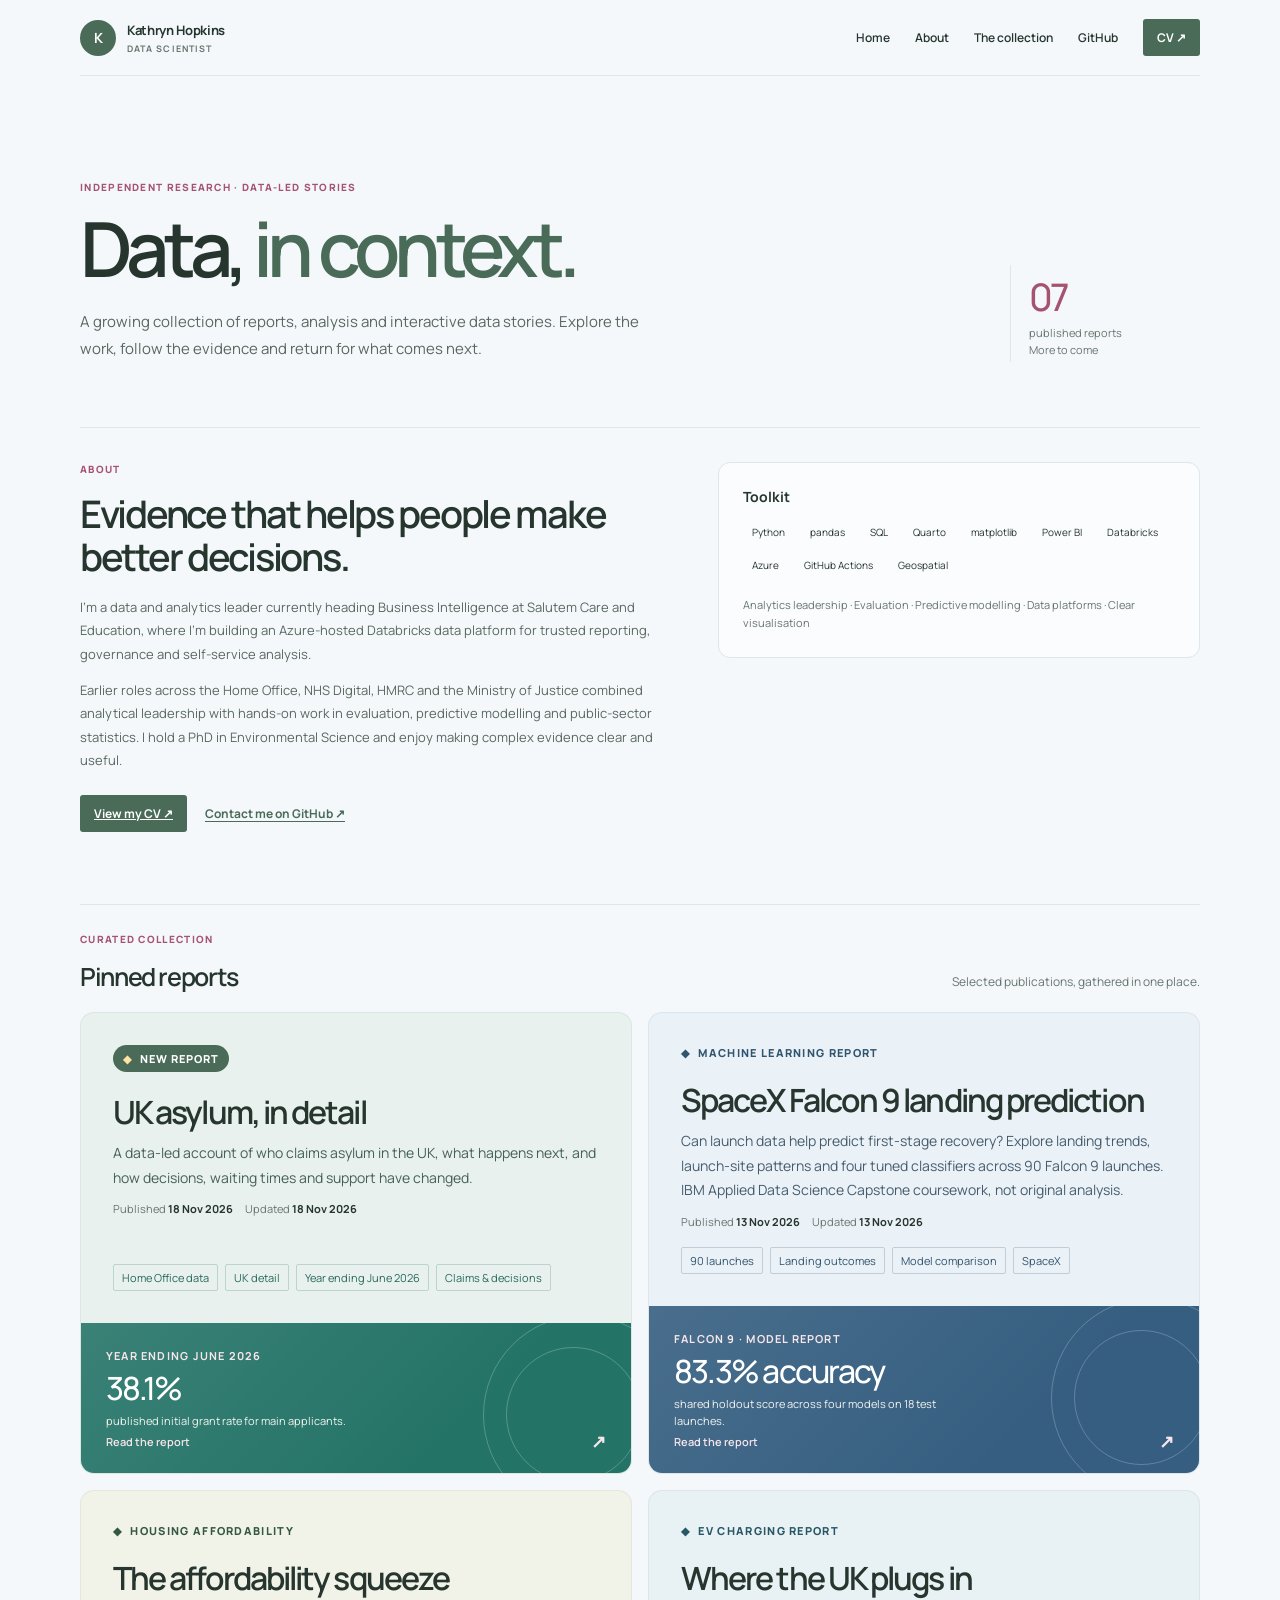
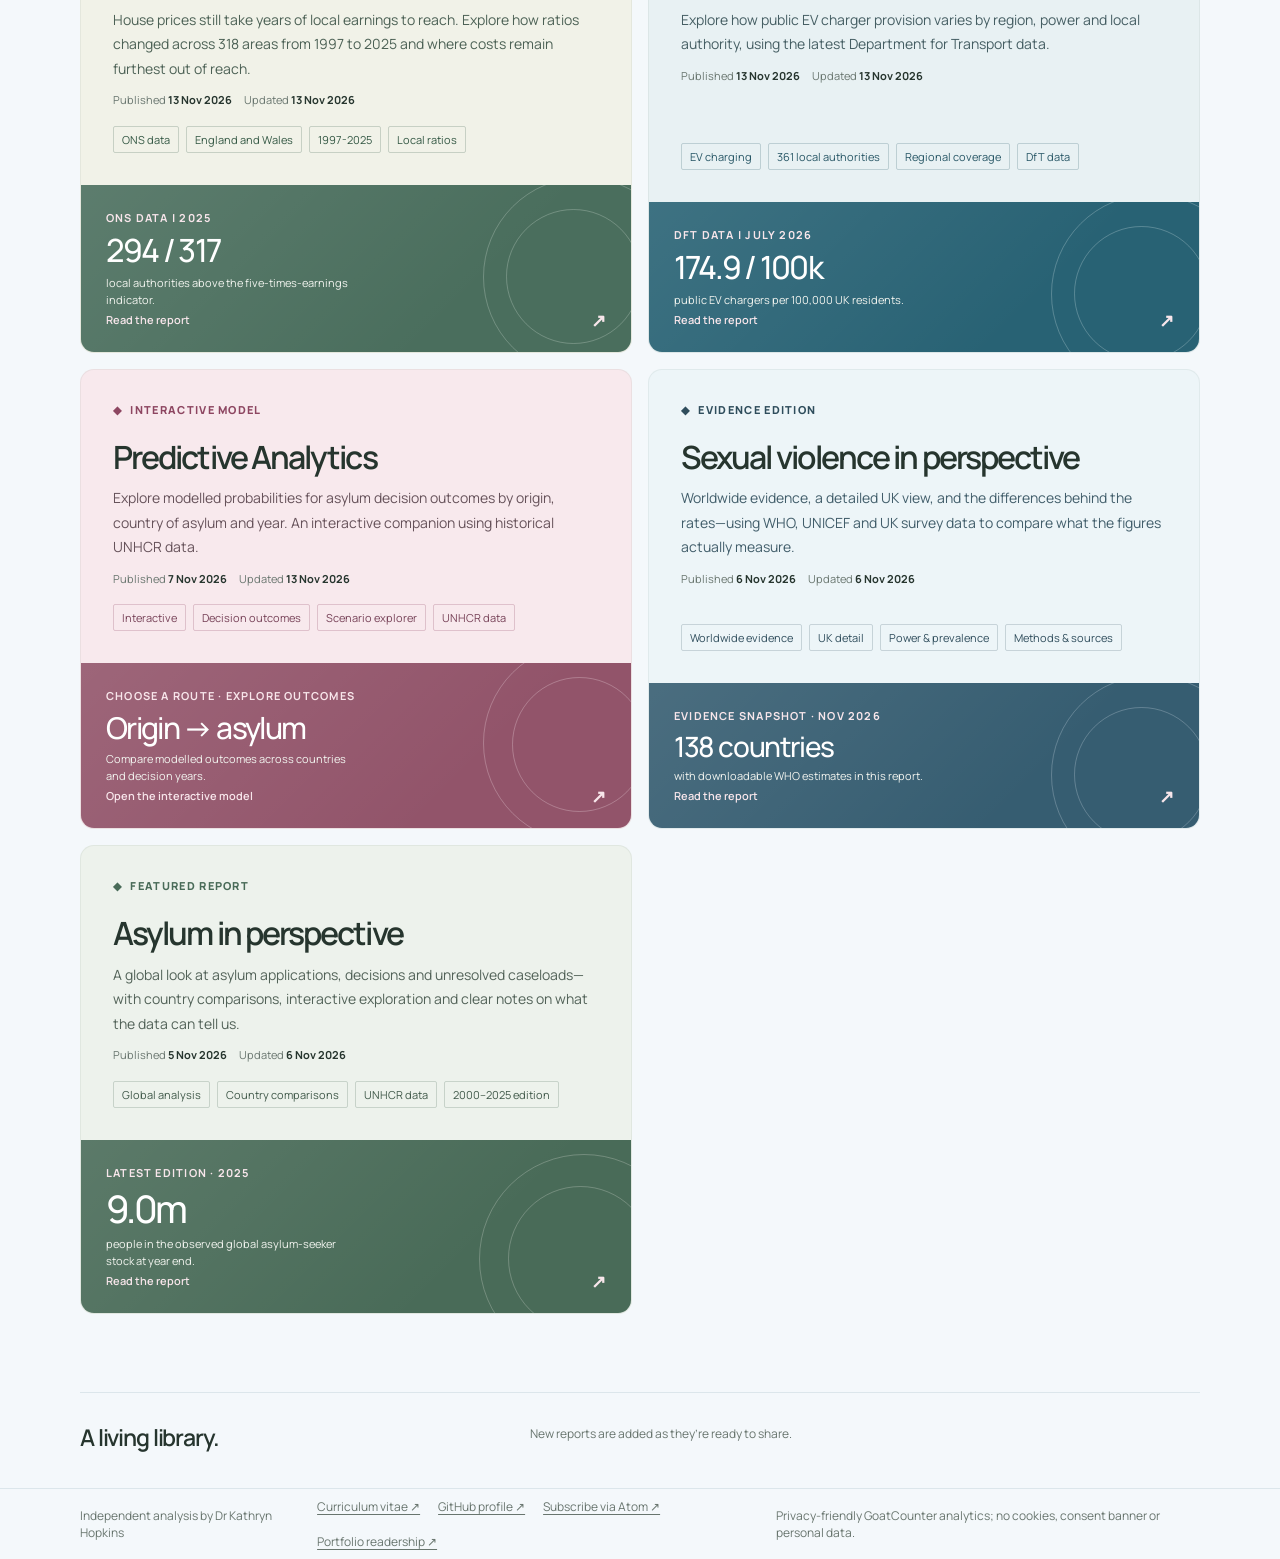
==== commit 4a6b18fd: "Order cards newest first, enlarge small text and note SpaceX coursework Co-authored-by: Junie <junie" ====
--- a/index.html
+++ b/index.html
@@ -140,21 +140,21 @@
     .report-card { --card-bg: var(--pale-green); --card-art: var(--art-default); --card-accent: var(--green); --card-copy: var(--card-copy-default); --card-tag: var(--tag-ink); --card-tag-border: var(--tag-border-default); --card-ring: var(--art-ring); display: flex; min-height: 330px; flex-direction: column; overflow: hidden; border: 1px solid var(--card-border); border-radius: 14px; background: var(--card-bg); color: var(--ink); text-decoration: none; transition: transform .2s ease, box-shadow .2s ease; }
     .report-card:hover { transform: translateY(-2px); box-shadow: 0 12px 24px var(--card-shadow); }
     .report-main { display: flex; flex: 1; flex-direction: column; align-items: flex-start; padding: clamp(24px, 3vw, 32px); }
-    .featured-label { display: inline-flex; align-items: center; gap: 8px; margin-bottom: 22px; color: var(--card-accent); font-size: 9px; font-weight: 800; letter-spacing: .12em; text-transform: uppercase; }
+    .featured-label { display: inline-flex; align-items: center; gap: 8px; margin-bottom: 22px; color: var(--card-accent); font-size: 11px; font-weight: 800; letter-spacing: .12em; text-transform: uppercase; }
     .report-title { margin: 0 0 11px; font-size: clamp(25px, 3vw, 32px); font-weight: 600; line-height: 1.15; letter-spacing: -.06em; }
-    .report-description { max-width: 540px; margin-bottom: 21px; color: var(--card-copy); font-size: 12px; line-height: 1.75; }
-    .report-dates { display: flex; flex-wrap: wrap; gap: 4px 12px; margin: -10px 0 17px; color: var(--muted); font-size: 9px; line-height: 1.5; }
+    .report-description { max-width: 540px; margin-bottom: 21px; color: var(--card-copy); font-size: 14px; line-height: 1.75; }
+    .report-dates { display: flex; flex-wrap: wrap; gap: 4px 12px; margin: -10px 0 17px; color: var(--muted); font-size: 11px; line-height: 1.5; }
     .report-dates time { color: var(--ink); font-weight: 700; }
     .tags { display: flex; flex-wrap: wrap; gap: 7px; margin-top: auto; }
-    .tag { padding: 5px 8px; border: 1px solid var(--card-tag-border); border-radius: 2px; color: var(--card-tag); font-size: 9px; }
+    .tag { padding: 5px 8px; border: 1px solid var(--card-tag-border); border-radius: 2px; color: var(--card-tag); font-size: 11px; }
     .report-art { position: relative; display: flex; flex-direction: column; justify-content: space-between; min-height: 140px; overflow: hidden; padding: 20px 25px; background-color: var(--card-art); background-image: linear-gradient(135deg, var(--art-glow), transparent 70%); isolation: isolate; color: var(--white); }
     .report-art::before, .report-art::after { position: absolute; z-index: -1; content: ""; border: 1px solid var(--card-ring); border-radius: 50%; }
     .report-art::before { width: 210px; height: 210px; top: 14px; right: -58px; }
     .report-art::after { width: 145px; height: 145px; top: 46px; right: -22px; }
-    .art-label { color: var(--art-label); font-size: 9px; font-weight: 700; letter-spacing: .11em; text-transform: uppercase; }
+    .art-label { color: var(--art-label); font-size: 11px; font-weight: 700; letter-spacing: .11em; text-transform: uppercase; }
     .art-number { margin: 7px 0 0; font-size: 38px; font-weight: 500; line-height: 1.05; letter-spacing: -.07em; }
-    .art-caption { max-width: 230px; margin: 6px 0 0; color: var(--art-copy); font-size: 10px; line-height: 1.55; }
-    .art-footer { display: flex; align-items: center; justify-content: space-between; gap: 12px; color: var(--art-label); font-size: 10px; font-weight: 600; }
+    .art-caption { max-width: 230px; margin: 6px 0 0; color: var(--art-copy); font-size: 11px; line-height: 1.55; }
+    .art-footer { display: flex; align-items: center; justify-content: space-between; gap: 12px; color: var(--art-label); font-size: 11px; font-weight: 600; }
     .card-arrow { display: inline-block; font-size: 18px; transition: transform .2s ease; }
     .report-card:hover .card-arrow { transform: translate(3px, -3px); }
 
@@ -208,7 +208,7 @@
     .about-side .tag { padding: 6px 9px; font-size: 10px; }
     .about-note { margin: 18px 0 0; color: var(--muted); font-size: 11px; line-height: 1.7; }
     footer { border-top: 1px solid var(--line); }
-    .footer-inner { min-height: 70px; display: flex; align-items: center; justify-content: space-between; gap: 20px; color: var(--muted); font-size: 10px; }
+    .footer-inner { min-height: 70px; display: flex; align-items: center; justify-content: space-between; gap: 20px; color: var(--muted); font-size: 12px; }
     .footer-inner p { margin: 0; }
     .footer-inner a { text-underline-offset: 3px; }
     .footer-links { display: flex; flex-wrap: wrap; gap: 18px; }
@@ -350,14 +350,34 @@
               "position": 2,
               "item": {
                 "@type": "CreativeWork",
-                "name": "Asylum in perspective",
-                "description": "A global look at asylum applications, decisions and unresolved caseloads—with country comparisons, interactive exploration and clear notes on what the data can tell us.",
-                "url": "https://aloysius109.github.io/asylum-tracker/asylum/"
+                "name": "SpaceX Falcon 9 landing prediction",
+                "description": "Can launch data help predict first-stage recovery? Explore landing trends, launch-site patterns and four tuned classifiers across 90 Falcon 9 launches. IBM Applied Data Science Capstone coursework, not original analysis.",
+                "url": "https://aloysius109.github.io/data-science-projects/spacex/"
               }
             },
             {
               "@type": "ListItem",
               "position": 3,
+              "item": {
+                "@type": "CreativeWork",
+                "name": "The affordability squeeze",
+                "description": "House prices still take years of local earnings to reach. Explore how ratios changed across 318 areas from 1997 to 2025 and where costs remain furthest out of reach.",
+                "url": "https://aloysius109.github.io/housing-affordability-report/"
+              }
+            },
+            {
+              "@type": "ListItem",
+              "position": 4,
+              "item": {
+                "@type": "CreativeWork",
+                "name": "Where the UK plugs in",
+                "description": "Explore how public EV charger provision varies by region, power and local authority, using the latest Department for Transport data.",
+                "url": "https://aloysius109.github.io/ev-charger-report/"
+              }
+            },
+            {
+              "@type": "ListItem",
+              "position": 5,
               "item": {
                 "@type": "CreativeWork",
                 "name": "Predictive Analytics",
@@ -367,7 +387,7 @@
             },
             {
               "@type": "ListItem",
-              "position": 4,
+              "position": 6,
               "item": {
                 "@type": "CreativeWork",
                 "name": "Sexual violence in perspective",
@@ -377,32 +397,12 @@
             },
             {
               "@type": "ListItem",
-              "position": 5,
-              "item": {
-                "@type": "CreativeWork",
-                "name": "SpaceX Falcon 9 landing prediction",
-                "description": "Can launch data help predict first-stage recovery? Explore landing trends, launch-site patterns and four tuned classifiers across 90 Falcon 9 launches.",
-                "url": "https://aloysius109.github.io/data-science-projects/spacex/"
-              }
-            },
-            {
-              "@type": "ListItem",
-              "position": 6,
-              "item": {
-                "@type": "CreativeWork",
-                "name": "The affordability squeeze",
-                "description": "House prices still take years of local earnings to reach. Explore how ratios changed across 318 areas from 1997 to 2025 and where costs remain furthest out of reach.",
-                "url": "https://aloysius109.github.io/housing-affordability-report/"
-              }
-            },
-            {
-              "@type": "ListItem",
               "position": 7,
               "item": {
                 "@type": "CreativeWork",
-                "name": "Where the UK plugs in",
-                "description": "Explore how public EV charger provision varies by region, power and local authority, using the latest Department for Transport data.",
-                "url": "https://aloysius109.github.io/ev-charger-report/"
+                "name": "Asylum in perspective",
+                "description": "A global look at asylum applications, decisions and unresolved caseloads—with country comparisons, interactive exploration and clear notes on what the data can tell us.",
+                "url": "https://aloysius109.github.io/asylum-tracker/asylum/"
               }
             }
           ]
@@ -503,79 +503,11 @@
             <div class="art-footer"><span>Read the report</span><span class="card-arrow">↗</span></div>
           </div>
         </a>
-        <a class="report-card" data-published="2026-11-05" data-updated="2026-11-06" href="https://aloysius109.github.io/asylum-tracker/asylum/" aria-label="Read Asylum in perspective">
-          <div class="report-main">
-            <span class="featured-label" data-default-label="Featured report"><span aria-hidden="true">◆</span><span class="report-label-text">Featured report</span></span>
-            <h3 class="report-title">Asylum in perspective</h3>
-            <p class="report-description">A global look at asylum applications, decisions and unresolved caseloads—with country comparisons, interactive exploration and clear notes on what the data can tell us.</p>
-            <p class="report-dates"><span>Published <time datetime="2026-11-05">5 Nov 2026</time></span><span>Updated <time datetime="2026-11-06">6 Nov 2026</time></span></p>
-            <span class="tags" aria-label="Report topics">
-              <span class="tag">Global analysis</span>
-              <span class="tag">Country comparisons</span>
-              <span class="tag">UNHCR data</span>
-              <span class="tag">2000–2025 edition</span>
-            </span>
-          </div>
-          <div class="report-art" aria-hidden="true">
-            <div>
-              <span class="art-label">Latest edition · 2025</span>
-              <p class="art-number">9.0m</p>
-              <p class="art-caption">people in the observed global asylum-seeker stock at year end.</p>
-            </div>
-            <div class="art-footer"><span>Read the report</span><span class="card-arrow">↗</span></div>
-          </div>
-        </a>
-
-        <a class="report-card predictive" data-published="2026-11-07" data-updated="2026-11-13" href="https://aloysius109.github.io/predictive-analytics/" aria-label="Explore Predictive Analytics asylum outcomes">
-          <div class="report-main">
-            <span class="featured-label" data-default-label="Interactive model"><span aria-hidden="true">◆</span><span class="report-label-text">Interactive model</span></span>
-            <h3 class="report-title">Predictive Analytics</h3>
-            <p class="report-description">Explore modelled probabilities for asylum decision outcomes by origin, country of asylum and year. An interactive companion using historical UNHCR data.</p>
-            <p class="report-dates"><span>Published <time datetime="2026-11-07">7 Nov 2026</time></span><span>Updated <time datetime="2026-11-13">13 Nov 2026</time></span></p>
-            <span class="tags" aria-label="Report topics">
-              <span class="tag">Interactive</span>
-              <span class="tag">Decision outcomes</span>
-              <span class="tag">Scenario explorer</span>
-              <span class="tag">UNHCR data</span>
-            </span>
-          </div>
-          <div class="report-art" aria-hidden="true">
-            <div>
-              <span class="art-label">Choose a route · Explore outcomes</span>
-              <p class="art-number">Origin → asylum</p>
-              <p class="art-caption">Compare modelled outcomes across countries and decision years.</p>
-            </div>
-            <div class="art-footer"><span>Open the interactive model</span><span class="card-arrow">↗</span></div>
-          </div>
-        </a>
-
-        <a class="report-card sexual-violence" data-published="2026-11-06" data-updated="2026-11-06" href="https://aloysius109.github.io/sexual-violence-report/" aria-label="Read Sexual violence in perspective">
-          <div class="report-main">
-            <span class="featured-label" data-default-label="Evidence edition"><span aria-hidden="true">◆</span><span class="report-label-text">Evidence edition</span></span>
-            <h3 class="report-title">Sexual violence in perspective</h3>
-            <p class="report-description">Worldwide evidence, a detailed UK view, and the differences behind the rates—using WHO, UNICEF and UK survey data to compare what the figures actually measure.</p>
-            <p class="report-dates"><span>Published <time datetime="2026-11-06">6 Nov 2026</time></span><span>Updated <time datetime="2026-11-06">6 Nov 2026</time></span></p>
-            <span class="tags" aria-label="Report topics">
-              <span class="tag">Worldwide evidence</span>
-              <span class="tag">UK detail</span>
-              <span class="tag">Power &amp; prevalence</span>
-              <span class="tag">Methods &amp; sources</span>
-            </span>
-          </div>
-          <div class="report-art" aria-hidden="true">
-            <div>
-              <span class="art-label">Evidence snapshot · Nov 2026</span>
-              <p class="art-number">138 countries</p>
-              <p class="art-caption">with downloadable WHO estimates in this report.</p>
-            </div>
-            <div class="art-footer"><span>Read the report</span><span class="card-arrow">↗</span></div>
-          </div>
-        </a>
         <a class="report-card spacex" data-published="2026-11-13" data-updated="2026-11-13" href="https://aloysius109.github.io/data-science-projects/spacex/" aria-label="Read the SpaceX Falcon 9 landing prediction report">
           <div class="report-main">
             <span class="featured-label" data-default-label="Machine learning report"><span aria-hidden="true">◆</span><span class="report-label-text">Machine learning report</span></span>
             <h3 class="report-title">SpaceX Falcon 9 landing prediction</h3>
-            <p class="report-description">Can launch data help predict first-stage recovery? Explore landing trends, launch-site patterns and four tuned classifiers across 90 Falcon 9 launches.</p>
+            <p class="report-description">Can launch data help predict first-stage recovery? Explore landing trends, launch-site patterns and four tuned classifiers across 90 Falcon 9 launches. IBM Applied Data Science Capstone coursework, not original analysis.</p>
             <p class="report-dates"><span>Published <time datetime="2026-11-13">13 Nov 2026</time></span><span>Updated <time datetime="2026-11-13">13 Nov 2026</time></span></p>
             <span class="tags" aria-label="Report topics">
               <span class="tag">90 launches</span>
@@ -637,12 +569,78 @@
             <div class="art-footer"><span>Read the report</span><span class="card-arrow">&#8599;</span></div>
           </div>
         </a>
+        <a class="report-card predictive" data-published="2026-11-07" data-updated="2026-11-13" href="https://aloysius109.github.io/predictive-analytics/" aria-label="Explore Predictive Analytics asylum outcomes">
+          <div class="report-main">
+            <span class="featured-label" data-default-label="Interactive model"><span aria-hidden="true">◆</span><span class="report-label-text">Interactive model</span></span>
+            <h3 class="report-title">Predictive Analytics</h3>
+            <p class="report-description">Explore modelled probabilities for asylum decision outcomes by origin, country of asylum and year. An interactive companion using historical UNHCR data.</p>
+            <p class="report-dates"><span>Published <time datetime="2026-11-07">7 Nov 2026</time></span><span>Updated <time datetime="2026-11-13">13 Nov 2026</time></span></p>
+            <span class="tags" aria-label="Report topics">
+              <span class="tag">Interactive</span>
+              <span class="tag">Decision outcomes</span>
+              <span class="tag">Scenario explorer</span>
+              <span class="tag">UNHCR data</span>
+            </span>
+          </div>
+          <div class="report-art" aria-hidden="true">
+            <div>
+              <span class="art-label">Choose a route · Explore outcomes</span>
+              <p class="art-number">Origin → asylum</p>
+              <p class="art-caption">Compare modelled outcomes across countries and decision years.</p>
+            </div>
+            <div class="art-footer"><span>Open the interactive model</span><span class="card-arrow">↗</span></div>
+          </div>
+        </a>
+        <a class="report-card sexual-violence" data-published="2026-11-06" data-updated="2026-11-06" href="https://aloysius109.github.io/sexual-violence-report/" aria-label="Read Sexual violence in perspective">
+          <div class="report-main">
+            <span class="featured-label" data-default-label="Evidence edition"><span aria-hidden="true">◆</span><span class="report-label-text">Evidence edition</span></span>
+            <h3 class="report-title">Sexual violence in perspective</h3>
+            <p class="report-description">Worldwide evidence, a detailed UK view, and the differences behind the rates—using WHO, UNICEF and UK survey data to compare what the figures actually measure.</p>
+            <p class="report-dates"><span>Published <time datetime="2026-11-06">6 Nov 2026</time></span><span>Updated <time datetime="2026-11-06">6 Nov 2026</time></span></p>
+            <span class="tags" aria-label="Report topics">
+              <span class="tag">Worldwide evidence</span>
+              <span class="tag">UK detail</span>
+              <span class="tag">Power &amp; prevalence</span>
+              <span class="tag">Methods &amp; sources</span>
+            </span>
+          </div>
+          <div class="report-art" aria-hidden="true">
+            <div>
+              <span class="art-label">Evidence snapshot · Nov 2026</span>
+              <p class="art-number">138 countries</p>
+              <p class="art-caption">with downloadable WHO estimates in this report.</p>
+            </div>
+            <div class="art-footer"><span>Read the report</span><span class="card-arrow">↗</span></div>
+          </div>
+        </a>
+        <a class="report-card" data-published="2026-11-05" data-updated="2026-11-06" href="https://aloysius109.github.io/asylum-tracker/asylum/" aria-label="Read Asylum in perspective">
+          <div class="report-main">
+            <span class="featured-label" data-default-label="Featured report"><span aria-hidden="true">◆</span><span class="report-label-text">Featured report</span></span>
+            <h3 class="report-title">Asylum in perspective</h3>
+            <p class="report-description">A global look at asylum applications, decisions and unresolved caseloads—with country comparisons, interactive exploration and clear notes on what the data can tell us.</p>
+            <p class="report-dates"><span>Published <time datetime="2026-11-05">5 Nov 2026</time></span><span>Updated <time datetime="2026-11-06">6 Nov 2026</time></span></p>
+            <span class="tags" aria-label="Report topics">
+              <span class="tag">Global analysis</span>
+              <span class="tag">Country comparisons</span>
+              <span class="tag">UNHCR data</span>
+              <span class="tag">2000–2025 edition</span>
+            </span>
+          </div>
+          <div class="report-art" aria-hidden="true">
+            <div>
+              <span class="art-label">Latest edition · 2025</span>
+              <p class="art-number">9.0m</p>
+              <p class="art-caption">people in the observed global asylum-seeker stock at year end.</p>
+            </div>
+            <div class="art-footer"><span>Read the report</span><span class="card-arrow">↗</span></div>
+          </div>
+        </a>
       </div>
     </section>
 
     <aside class="shell more" aria-labelledby="more-title">
       <h2 id="more-title">A living library.</h2>
-      <p>Reports are added as they are ready to share. To pin another publication, duplicate a report card in this page’s <a href="https://github.com/aloysius109/aloysius109.github.io/blob/main/index.html">source</a>.</p>
+      <p>New reports are added as they’re ready to share.</p>
     </aside>
   </main>
 
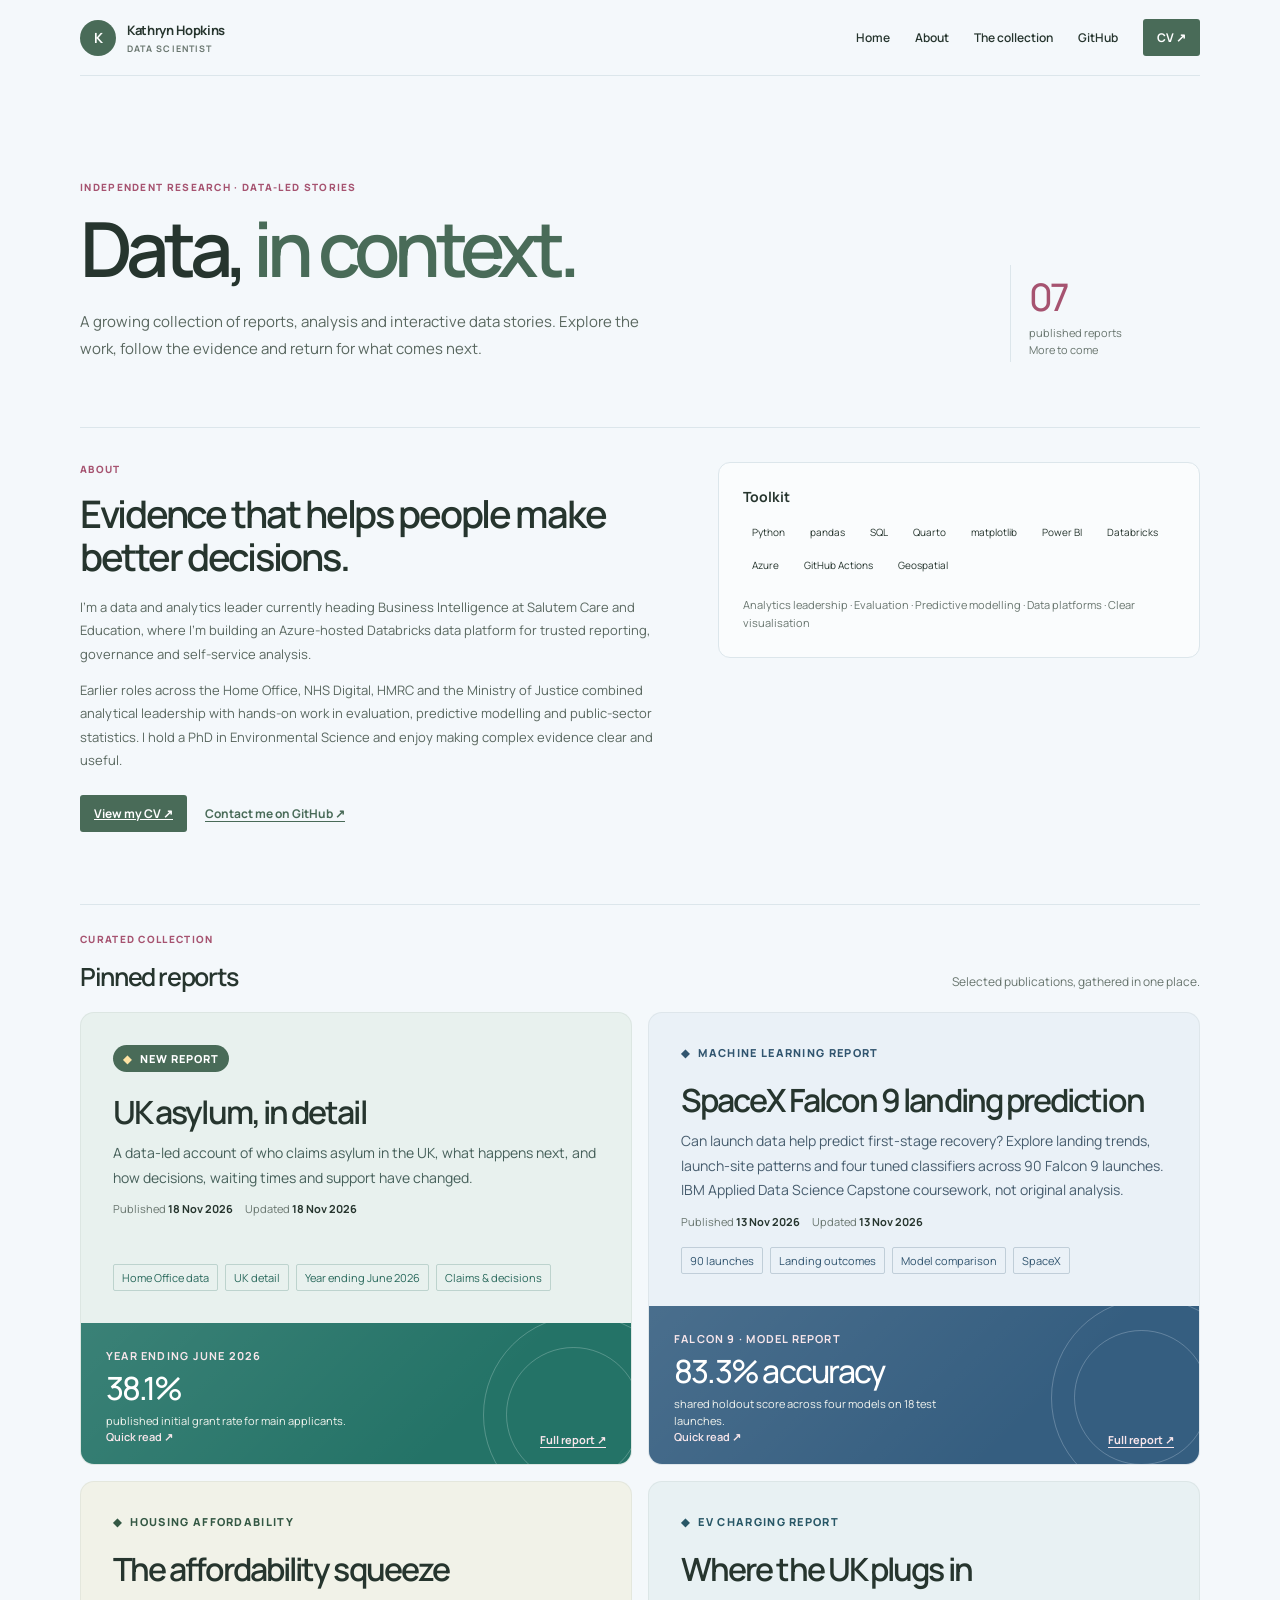
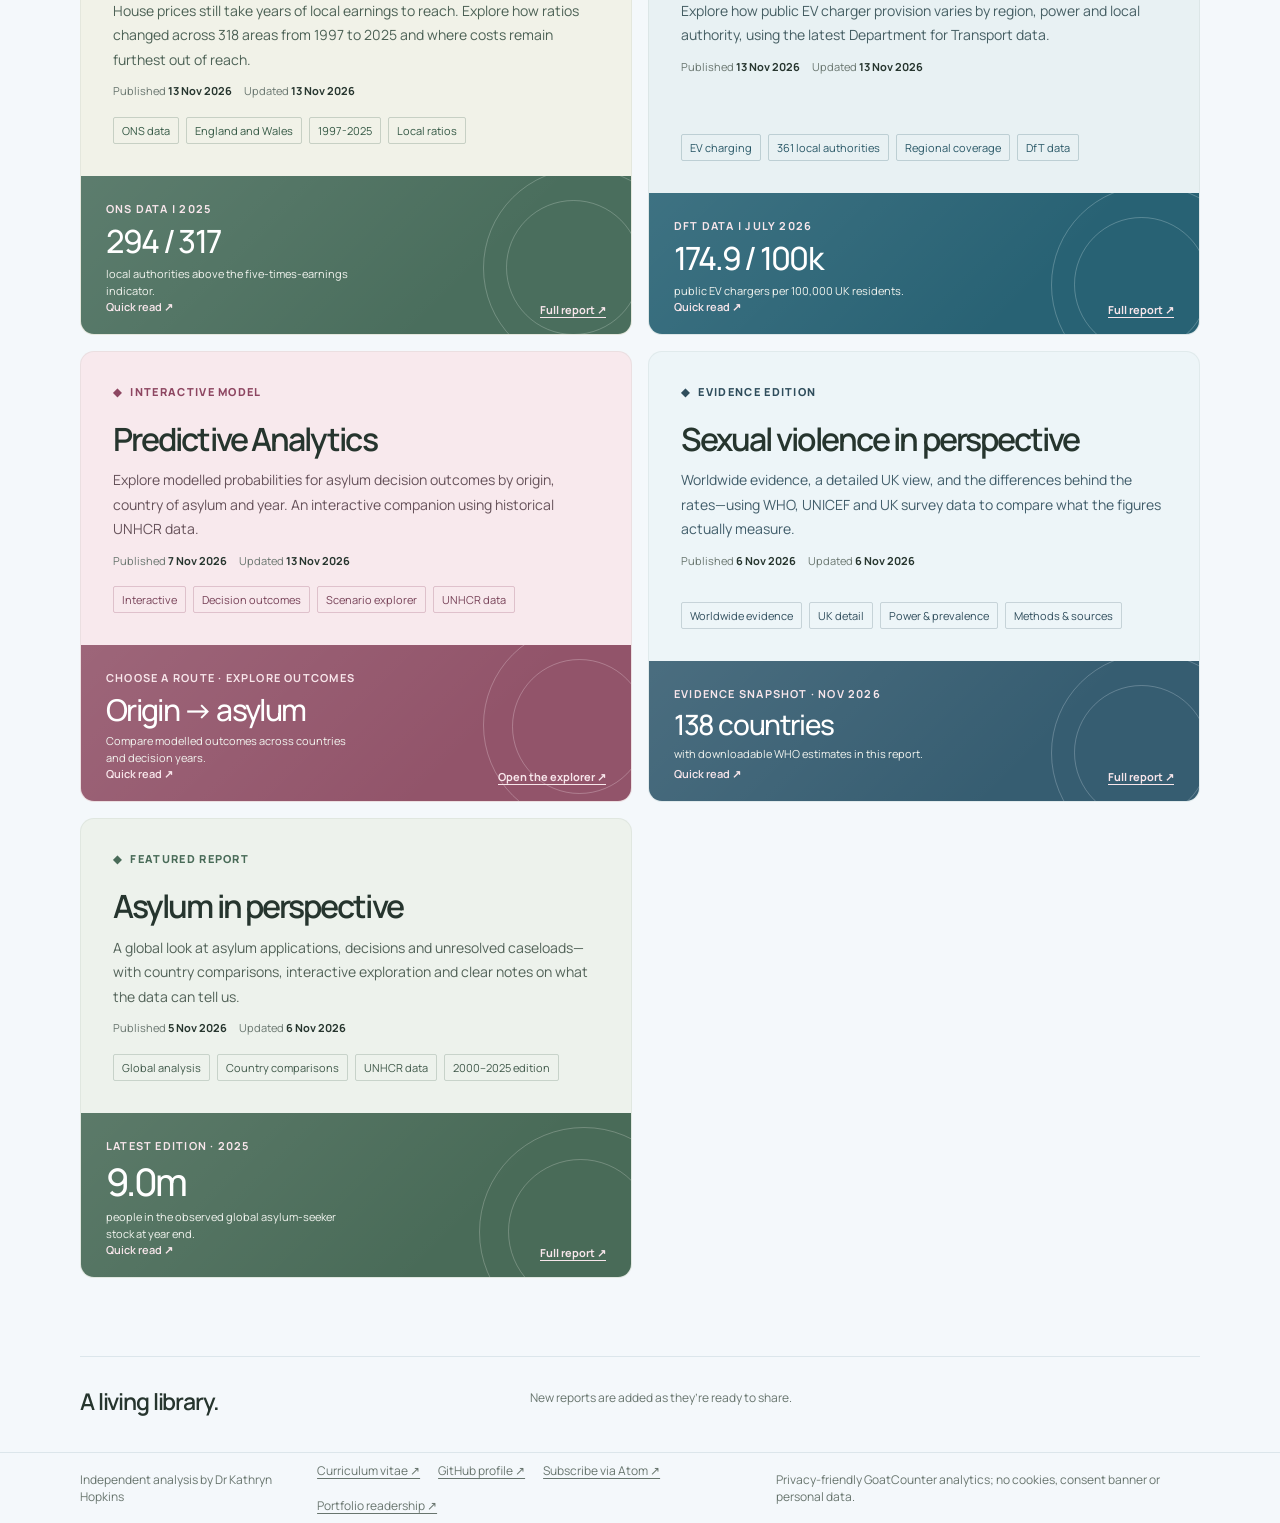
==== commit 833fe2ef: "Open each card on its short read, with a secondary full-report link Co-authored-by: Junie <junie@jet" ====
--- a/index.html
+++ b/index.html
@@ -137,8 +137,10 @@
     .library-heading h2 { margin: 0; font-size: 25px; font-weight: 600; line-height: 1.2; letter-spacing: -.055em; }
     .library-heading > p { max-width: 330px; margin: 0; color: var(--muted); font-size: 12px; line-height: 1.6; }
     .report-grid { display: grid; grid-template-columns: repeat(2, minmax(0, 1fr)); gap: 16px; }
-    .report-card { --card-bg: var(--pale-green); --card-art: var(--art-default); --card-accent: var(--green); --card-copy: var(--card-copy-default); --card-tag: var(--tag-ink); --card-tag-border: var(--tag-border-default); --card-ring: var(--art-ring); display: flex; min-height: 330px; flex-direction: column; overflow: hidden; border: 1px solid var(--card-border); border-radius: 14px; background: var(--card-bg); color: var(--ink); text-decoration: none; transition: transform .2s ease, box-shadow .2s ease; }
+    .report-card { --card-bg: var(--pale-green); --card-art: var(--art-default); --card-accent: var(--green); --card-copy: var(--card-copy-default); --card-tag: var(--tag-ink); --card-tag-border: var(--tag-border-default); --card-ring: var(--art-ring); position: relative; display: flex; min-height: 330px; flex-direction: column; overflow: hidden; border: 1px solid var(--card-border); border-radius: 14px; background: var(--card-bg); color: var(--ink); transition: transform .2s ease, box-shadow .2s ease; }
     .report-card:hover { transform: translateY(-2px); box-shadow: 0 12px 24px var(--card-shadow); }
+    .card-link { position: absolute; z-index: 1; inset: 0; border-radius: inherit; }
+    .report-card:focus-within { outline: 3px solid var(--pink); outline-offset: 3px; }
     .report-main { display: flex; flex: 1; flex-direction: column; align-items: flex-start; padding: clamp(24px, 3vw, 32px); }
     .featured-label { display: inline-flex; align-items: center; gap: 8px; margin-bottom: 22px; color: var(--card-accent); font-size: 11px; font-weight: 800; letter-spacing: .12em; text-transform: uppercase; }
     .report-title { margin: 0 0 11px; font-size: clamp(25px, 3vw, 32px); font-weight: 600; line-height: 1.15; letter-spacing: -.06em; }
@@ -157,6 +159,8 @@
     .art-footer { display: flex; align-items: center; justify-content: space-between; gap: 12px; color: var(--art-label); font-size: 11px; font-weight: 600; }
     .card-arrow { display: inline-block; font-size: 18px; transition: transform .2s ease; }
     .report-card:hover .card-arrow { transform: translate(3px, -3px); }
+    .full-report-link { position: absolute; z-index: 2; right: 25px; bottom: 17px; color: var(--art-label); font-size: 11px; font-weight: 700; text-underline-offset: 3px; }
+    .full-report-link:hover { color: #ffffff; }
 
     .predictive { --card-bg: var(--predictive-bg); --card-art: var(--predictive-art); --card-accent: var(--predictive-accent); --card-copy: var(--predictive-copy); --card-tag: var(--predictive-tag); --card-tag-border: var(--predictive-tag-border); --card-ring: var(--predictive-ring); }
     .predictive .report-art::before { width: 200px; height: 200px; top: -20px; right: -52px; }
@@ -481,7 +485,8 @@
       </div>
 
       <div class="report-grid">
-        <a class="report-card uk-asylum" data-published="2026-11-18" data-updated="2026-11-18" href="https://aloysius109.github.io/uk-asylum/" aria-label="Read UK asylum, in detail">
+        <article class="report-card uk-asylum" data-published="2026-11-18" data-updated="2026-11-18" data-report-url="https://aloysius109.github.io/uk-asylum/">
+          <a class="card-link" href="https://aloysius109.github.io/uk-asylum/summary/" aria-label="Quick read: UK asylum, in detail"></a>
           <div class="report-main">
             <span class="featured-label" data-default-label="UK asylum report"><span aria-hidden="true">◆</span><span class="report-label-text">UK asylum report</span></span>
             <h3 class="report-title">UK asylum, in detail</h3>
@@ -500,10 +505,12 @@
               <p class="art-number">38.1%</p>
               <p class="art-caption">published initial grant rate for main applicants.</p>
             </div>
-            <div class="art-footer"><span>Read the report</span><span class="card-arrow">↗</span></div>
-          </div>
-        </a>
-        <a class="report-card spacex" data-published="2026-11-13" data-updated="2026-11-13" href="https://aloysius109.github.io/data-science-projects/spacex/" aria-label="Read the SpaceX Falcon 9 landing prediction report">
+            <div class="art-footer"><span>Quick read ↗</span></div>
+          </div>
+          <a class="full-report-link" href="https://aloysius109.github.io/uk-asylum/">Full report ↗</a>
+        </article>
+        <article class="report-card spacex" data-published="2026-11-13" data-updated="2026-11-13" data-report-url="https://aloysius109.github.io/data-science-projects/spacex/">
+          <a class="card-link" href="https://aloysius109.github.io/data-science-projects/spacex/summary/" aria-label="Quick read: SpaceX Falcon 9 landing prediction"></a>
           <div class="report-main">
             <span class="featured-label" data-default-label="Machine learning report"><span aria-hidden="true">◆</span><span class="report-label-text">Machine learning report</span></span>
             <h3 class="report-title">SpaceX Falcon 9 landing prediction</h3>
@@ -522,10 +529,12 @@
               <p class="art-number">83.3% accuracy</p>
               <p class="art-caption">shared holdout score across four models on 18 test launches.</p>
             </div>
-            <div class="art-footer"><span>Read the report</span><span class="card-arrow">↗</span></div>
-          </div>
-        </a>
-        <a class="report-card affordability" data-published="2026-11-13" data-updated="2026-11-13" href="https://aloysius109.github.io/housing-affordability-report/" aria-label="Read The affordability squeeze report">
+            <div class="art-footer"><span>Quick read ↗</span></div>
+          </div>
+          <a class="full-report-link" href="https://aloysius109.github.io/data-science-projects/spacex/">Full report ↗</a>
+        </article>
+        <article class="report-card affordability" data-published="2026-11-13" data-updated="2026-11-13" data-report-url="https://aloysius109.github.io/housing-affordability-report/">
+          <a class="card-link" href="https://aloysius109.github.io/housing-affordability-report/summary/" aria-label="Quick read: The affordability squeeze"></a>
           <div class="report-main">
             <span class="featured-label" data-default-label="Housing affordability"><span aria-hidden="true">&#9670;</span><span class="report-label-text">Housing affordability</span></span>
             <h3 class="report-title">The affordability squeeze</h3>
@@ -544,10 +553,12 @@
               <p class="art-number">294 / 317</p>
               <p class="art-caption">local authorities above the five-times-earnings indicator.</p>
             </div>
-            <div class="art-footer"><span>Read the report</span><span class="card-arrow">&#8599;</span></div>
-          </div>
-        </a>
-        <a class="report-card ev-chargers" data-published="2026-11-13" data-updated="2026-11-13" href="https://aloysius109.github.io/ev-charger-report/" aria-label="Read Where the UK plugs in, the public EV charger report">
+            <div class="art-footer"><span>Quick read ↗</span></div>
+          </div>
+          <a class="full-report-link" href="https://aloysius109.github.io/housing-affordability-report/">Full report ↗</a>
+        </article>
+        <article class="report-card ev-chargers" data-published="2026-11-13" data-updated="2026-11-13" data-report-url="https://aloysius109.github.io/ev-charger-report/">
+          <a class="card-link" href="https://aloysius109.github.io/ev-charger-report/summary/" aria-label="Quick read: Where the UK plugs in"></a>
           <div class="report-main">
             <span class="featured-label" data-default-label="EV charging report"><span aria-hidden="true">&#9670;</span><span class="report-label-text">EV charging report</span></span>
             <h3 class="report-title">Where the UK plugs in</h3>
@@ -566,10 +577,12 @@
               <p class="art-number">174.9 / 100k</p>
               <p class="art-caption">public EV chargers per 100,000 UK residents.</p>
             </div>
-            <div class="art-footer"><span>Read the report</span><span class="card-arrow">&#8599;</span></div>
-          </div>
-        </a>
-        <a class="report-card predictive" data-published="2026-11-07" data-updated="2026-11-13" href="https://aloysius109.github.io/predictive-analytics/" aria-label="Explore Predictive Analytics asylum outcomes">
+            <div class="art-footer"><span>Quick read ↗</span></div>
+          </div>
+          <a class="full-report-link" href="https://aloysius109.github.io/ev-charger-report/">Full report ↗</a>
+        </article>
+        <article class="report-card predictive" data-published="2026-11-07" data-updated="2026-11-13" data-report-url="https://aloysius109.github.io/predictive-analytics/">
+          <a class="card-link" href="https://aloysius109.github.io/predictive-analytics/summary/" aria-label="Quick read: Predictive Analytics"></a>
           <div class="report-main">
             <span class="featured-label" data-default-label="Interactive model"><span aria-hidden="true">◆</span><span class="report-label-text">Interactive model</span></span>
             <h3 class="report-title">Predictive Analytics</h3>
@@ -588,10 +601,12 @@
               <p class="art-number">Origin → asylum</p>
               <p class="art-caption">Compare modelled outcomes across countries and decision years.</p>
             </div>
-            <div class="art-footer"><span>Open the interactive model</span><span class="card-arrow">↗</span></div>
-          </div>
-        </a>
-        <a class="report-card sexual-violence" data-published="2026-11-06" data-updated="2026-11-06" href="https://aloysius109.github.io/sexual-violence-report/" aria-label="Read Sexual violence in perspective">
+            <div class="art-footer"><span>Quick read ↗</span></div>
+          </div>
+          <a class="full-report-link" href="https://aloysius109.github.io/predictive-analytics/">Open the explorer ↗</a>
+        </article>
+        <article class="report-card sexual-violence" data-published="2026-11-06" data-updated="2026-11-06" data-report-url="https://aloysius109.github.io/sexual-violence-report/">
+          <a class="card-link" href="https://aloysius109.github.io/sexual-violence-report/summary/" aria-label="Quick read: Sexual violence in perspective"></a>
           <div class="report-main">
             <span class="featured-label" data-default-label="Evidence edition"><span aria-hidden="true">◆</span><span class="report-label-text">Evidence edition</span></span>
             <h3 class="report-title">Sexual violence in perspective</h3>
@@ -610,10 +625,12 @@
               <p class="art-number">138 countries</p>
               <p class="art-caption">with downloadable WHO estimates in this report.</p>
             </div>
-            <div class="art-footer"><span>Read the report</span><span class="card-arrow">↗</span></div>
-          </div>
-        </a>
-        <a class="report-card" data-published="2026-11-05" data-updated="2026-11-06" href="https://aloysius109.github.io/asylum-tracker/asylum/" aria-label="Read Asylum in perspective">
+            <div class="art-footer"><span>Quick read ↗</span></div>
+          </div>
+          <a class="full-report-link" href="https://aloysius109.github.io/sexual-violence-report/">Full report ↗</a>
+        </article>
+        <article class="report-card" data-published="2026-11-05" data-updated="2026-11-06" data-report-url="https://aloysius109.github.io/asylum-tracker/asylum/">
+          <a class="card-link" href="https://aloysius109.github.io/asylum-tracker/asylum/summary/" aria-label="Quick read: Asylum in perspective"></a>
           <div class="report-main">
             <span class="featured-label" data-default-label="Featured report"><span aria-hidden="true">◆</span><span class="report-label-text">Featured report</span></span>
             <h3 class="report-title">Asylum in perspective</h3>
@@ -632,9 +649,10 @@
               <p class="art-number">9.0m</p>
               <p class="art-caption">people in the observed global asylum-seeker stock at year end.</p>
             </div>
-            <div class="art-footer"><span>Read the report</span><span class="card-arrow">↗</span></div>
-          </div>
-        </a>
+            <div class="art-footer"><span>Quick read ↗</span></div>
+          </div>
+          <a class="full-report-link" href="https://aloysius109.github.io/asylum-tracker/asylum/">Full report ↗</a>
+        </article>
       </div>
     </section>
 
